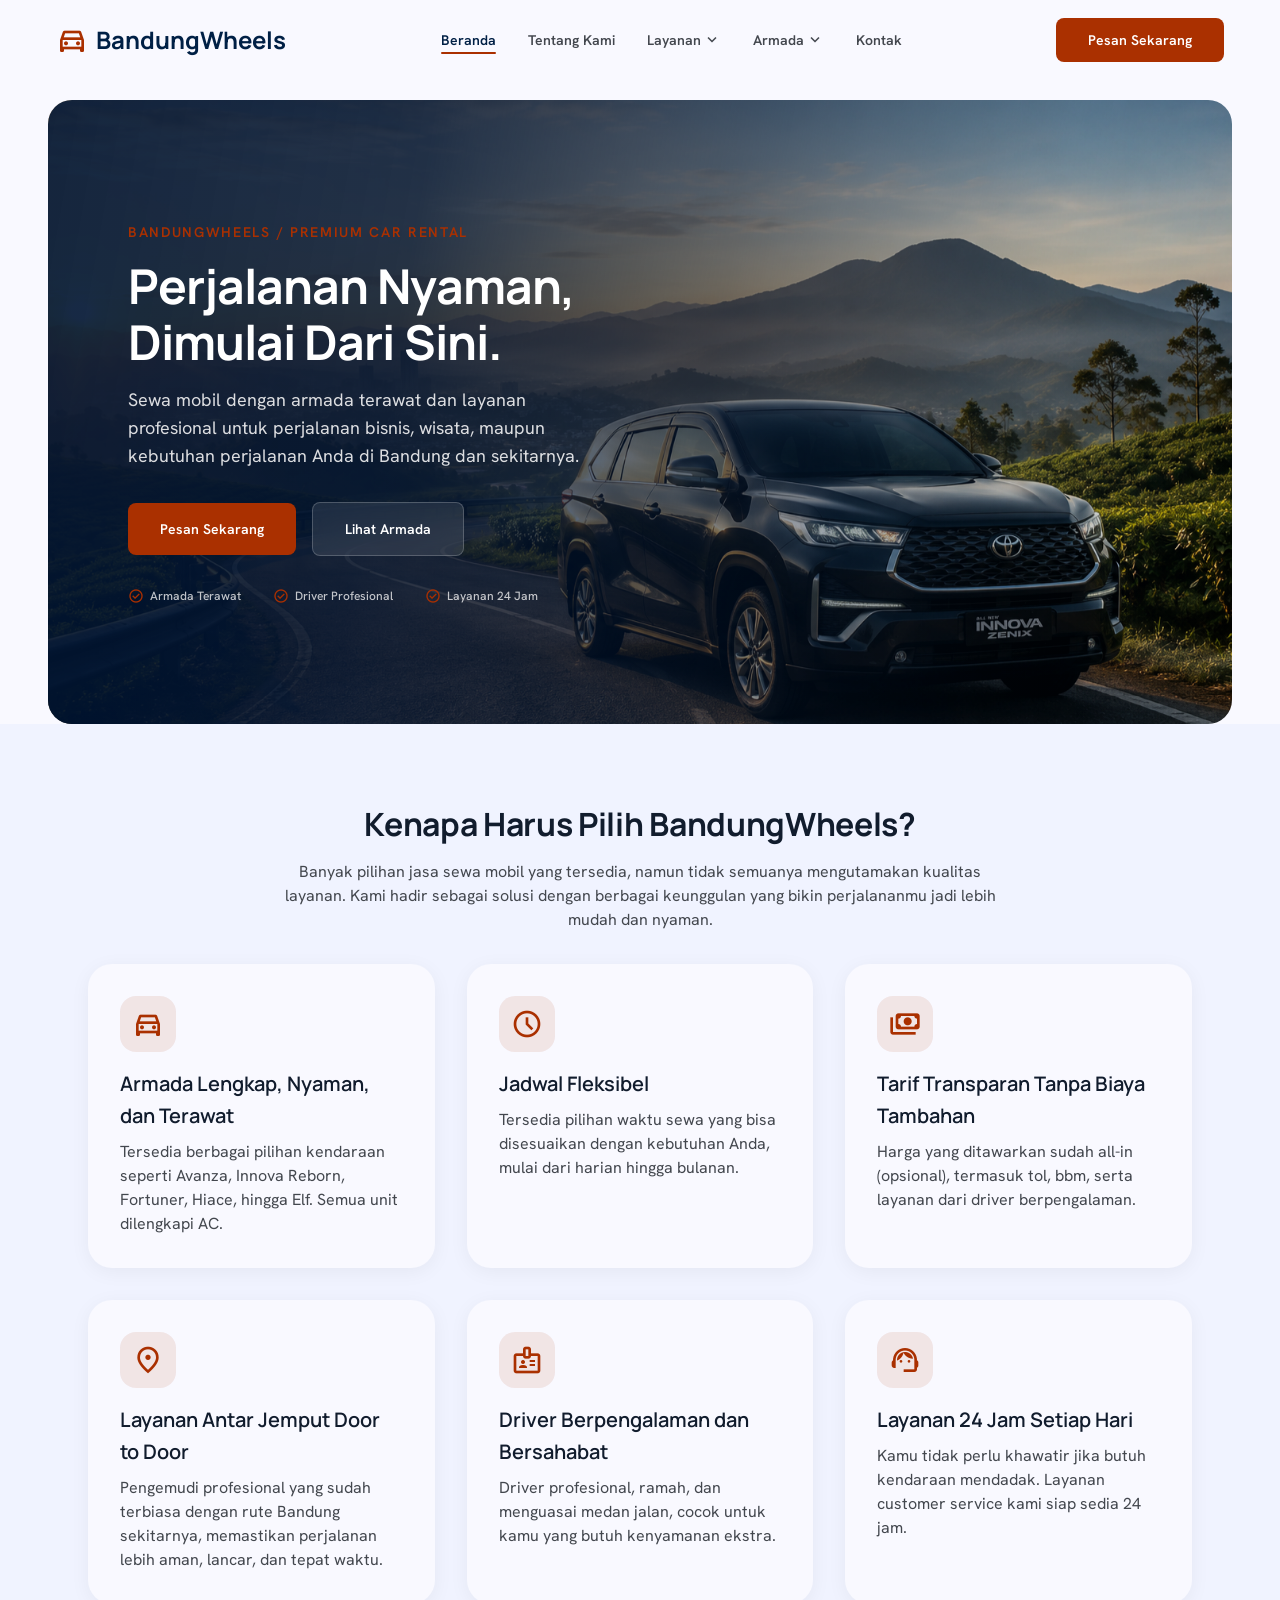
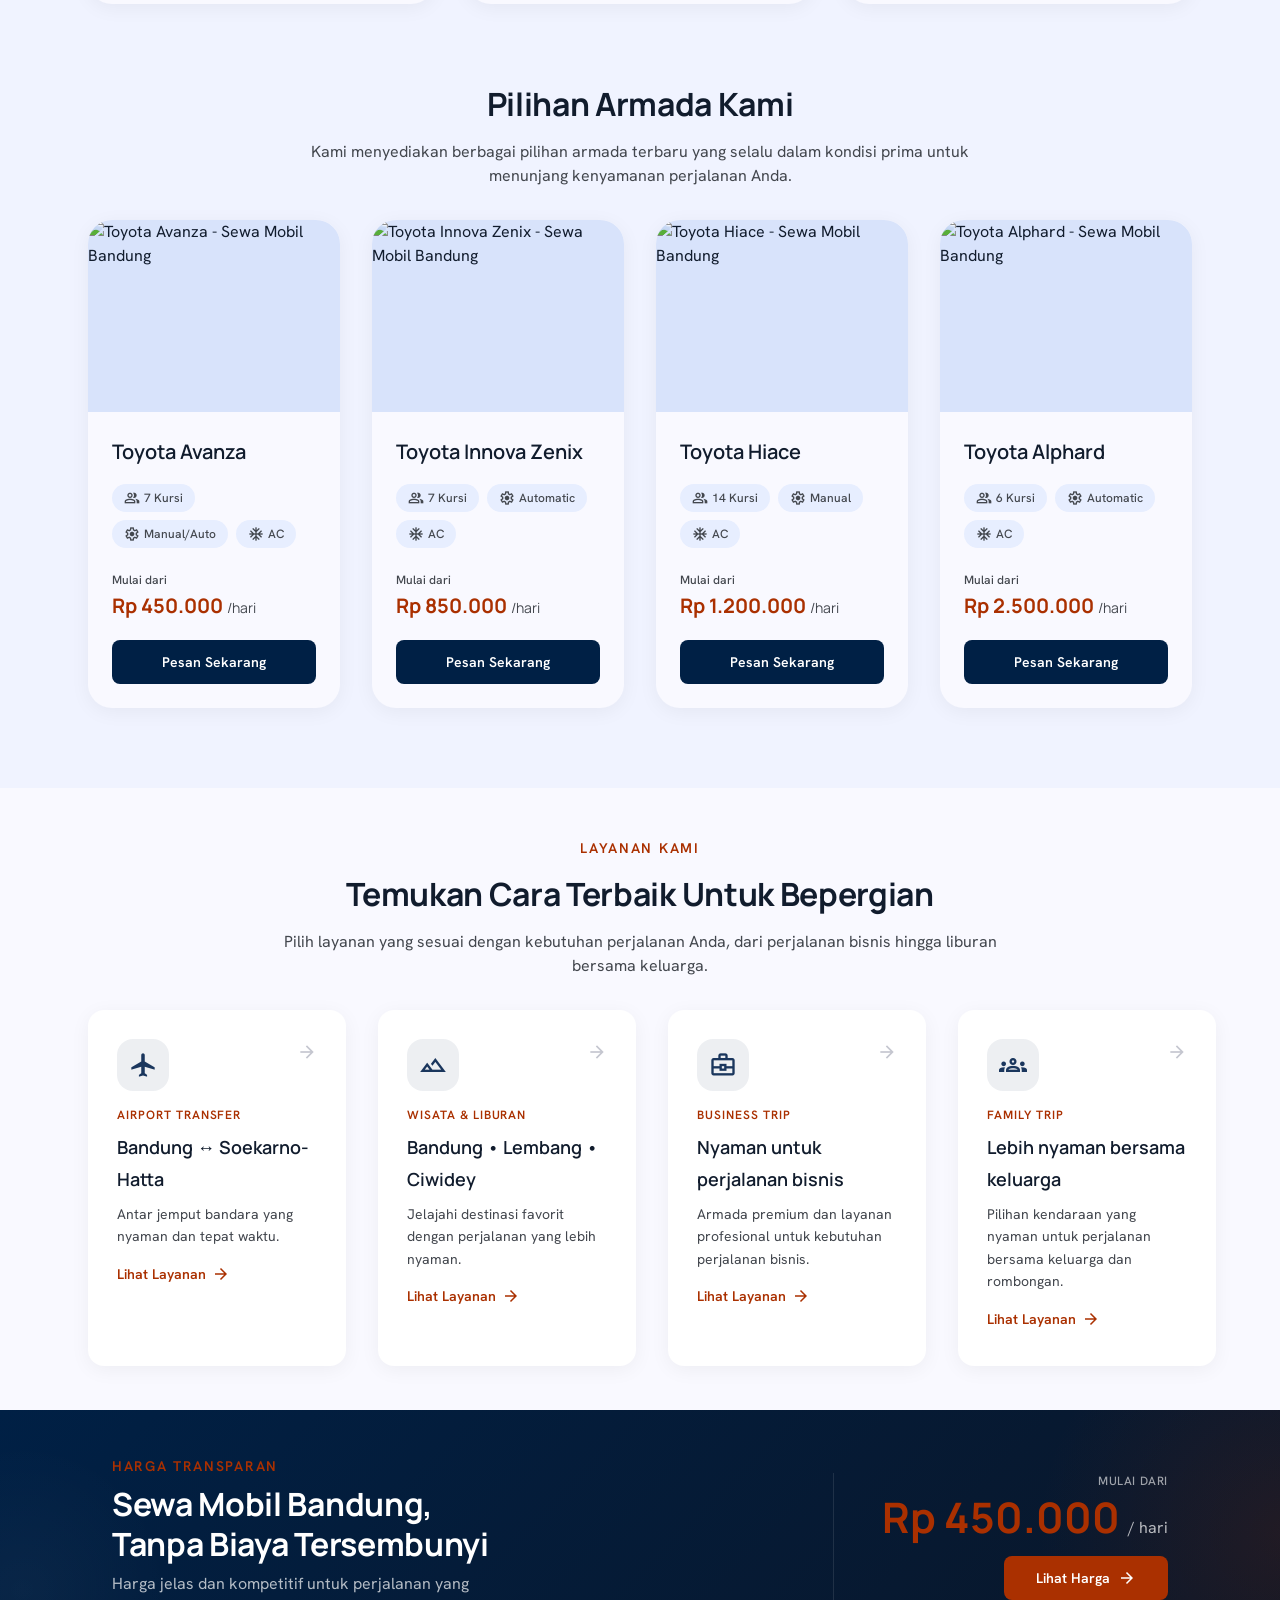
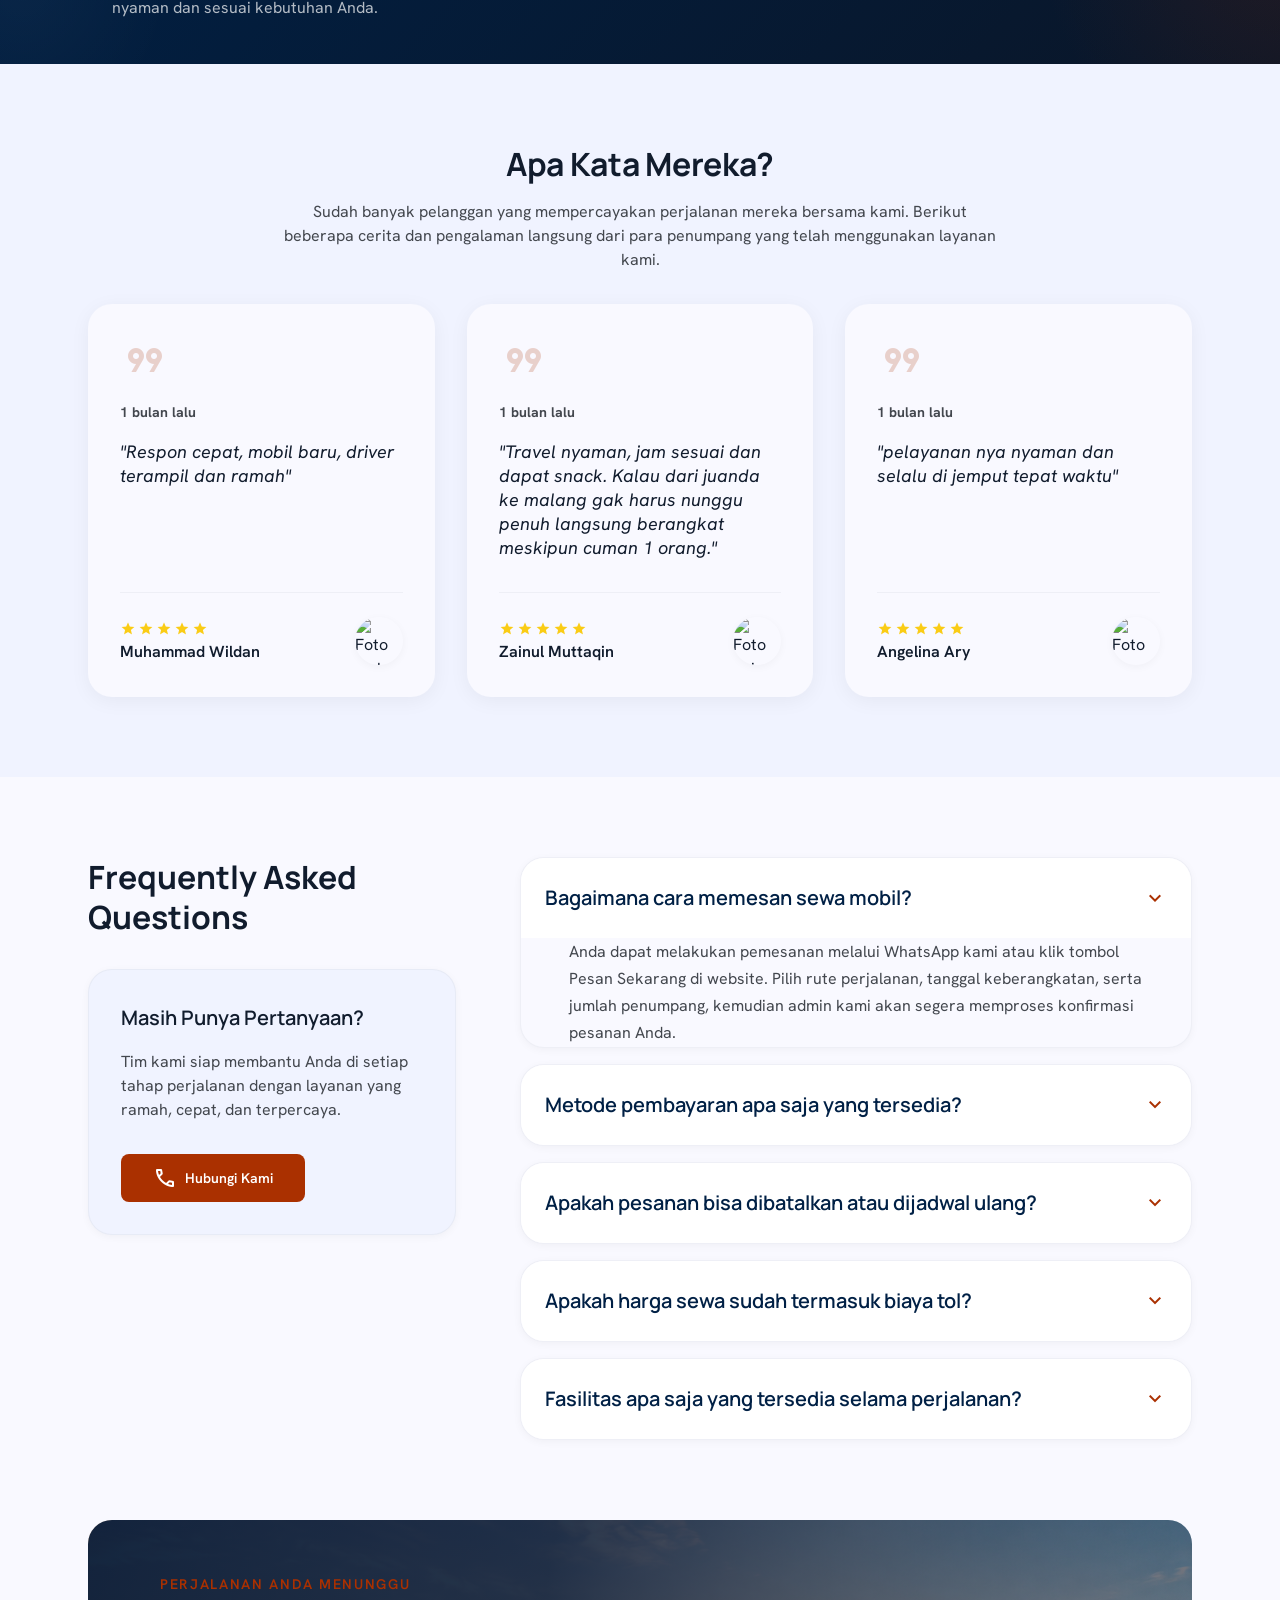
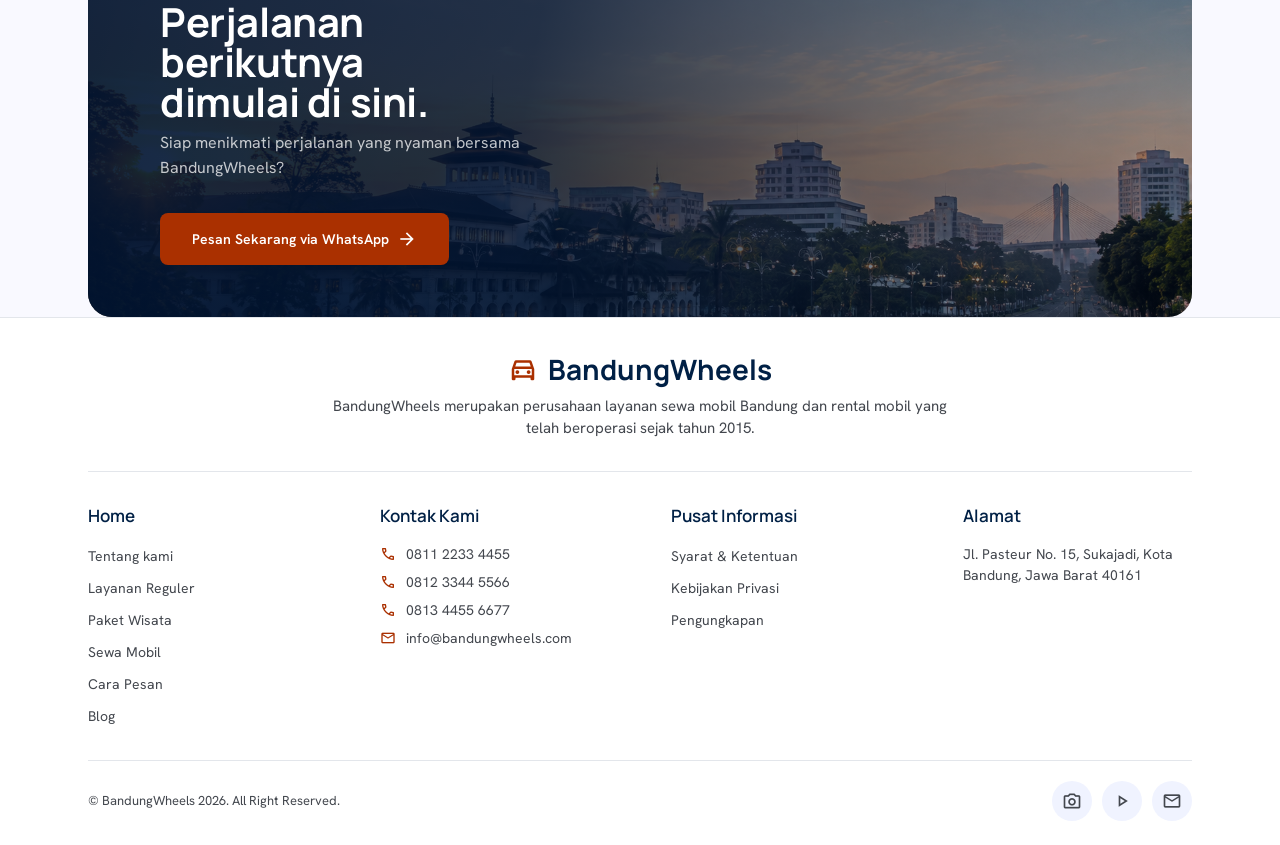
==== index.html @ c1bf7497 "first commit" ====
<!DOCTYPE html>
<html lang="id">
<head>
  <meta charset="UTF-8">
  <meta name="viewport" content="width=device-width, initial-scale=1.0">
  <title>BandungWheels - Sewa Mobil Bandung Terpercaya & Profesional</title>
  <meta name="description" content="BandungWheels - Layanan sewa mobil terbaik di Bandung. Armada lengkap, driver berpengalaman, harga transparan.">

  <link rel="preconnect" href="https://fonts.googleapis.com">
  <link rel="preconnect" href="https://fonts.gstatic.com" crossorigin>
  <link href="https://fonts.googleapis.com/css2?family=Hanken+Grotesk:ital,wght@0,100..900;1,100..900&family=Manrope:wght@200..800&display=swap" rel="stylesheet">
  <link href="https://fonts.googleapis.com/css2?family=Material+Symbols+Outlined:wght,FILL@100..700,0..1&display=swap" rel="stylesheet">

  <link rel="stylesheet" href="css/style.css">
</head>
<body>

  <!-- Header -->
  <header class="navbar" id="navbar">
    <div class="navbar__container">
      <a href="#beranda" class="navbar__logo">
        <span class="material-symbols-outlined navbar__logo-icon">directions_car</span>
        <span class="navbar__logo-text">BandungWheels</span>
      </a>

      <nav class="navbar__nav" id="navbarNav">
        <a href="#beranda" class="navbar__link navbar__link--active" data-nav>Beranda</a>
        <a href="#tentang" class="navbar__link" data-nav>Tentang Kami</a>
        <div class="navbar__dropdown" data-dropdown>
          <button class="navbar__link navbar__dropdown-toggle" data-dropdown-toggle aria-expanded="false">
            Layanan <span class="material-symbols-outlined navbar__chevron">expand_more</span>
          </button>
          <div class="navbar__dropdown-menu">
            <a href="#layanan" class="navbar__dropdown-item">Pilihan Perjalanan</a>
            <a href="#harga" class="navbar__dropdown-item">Paket Wisata</a>
            <a href="#kontak" class="navbar__dropdown-item">Layanan Lainnya</a>
          </div>
        </div>
        <div class="navbar__dropdown" data-dropdown>
          <button class="navbar__link navbar__dropdown-toggle" data-dropdown-toggle aria-expanded="false">
            Armada <span class="material-symbols-outlined navbar__chevron">expand_more</span>
          </button>
          <div class="navbar__dropdown-menu">
            <a href="#armada" class="navbar__dropdown-item">Toyota Avanza</a>
            <a href="#armada" class="navbar__dropdown-item">Toyota Innova Zenix</a>
            <a href="#armada" class="navbar__dropdown-item">Toyota Hiace</a>
            <a href="#armada" class="navbar__dropdown-item">Toyota Alphard</a>
          </div>
        </div>
        <a href="#kontak" class="navbar__link" data-nav>Kontak</a>
      </nav>

      <a href="https://wa.me/6281122334455?text=Halo%20BandungWheels%2C%20saya%20ingin%20menyewa%20mobil." class="navbar__cta" target="_blank" rel="noopener">
        Pesan Sekarang
      </a>

      <button class="navbar__hamburger" id="hamburgerBtn" aria-label="Buka menu navigasi" aria-expanded="false">
        <span class="material-symbols-outlined navbar__hamburger-icon">menu</span>
      </button>
    </div>
  </header>

  <main>

    <!-- Hero -->
    <section class="hero" id="beranda">
      <div class="hero__bg">
        <div class="hero__bg-image" data-hero-bg></div>
        <div class="hero__bg-overlay"></div>
      </div>
      <div class="hero__content">
        <div class="hero__text">
          <span class="hero__eyebrow">BANDUNGWHEELS / PREMIUM CAR RENTAL</span>
          <h1 class="hero__title">
            Perjalanan Nyaman,<br>Dimulai Dari Sini.
          </h1>
          <p class="hero__subtitle">
            Sewa mobil dengan armada terawat dan layanan profesional untuk perjalanan bisnis, wisata, maupun kebutuhan perjalanan Anda di Bandung dan sekitarnya.
          </p>
          <div class="hero__actions">
            <a href="https://wa.me/6281122334455?text=Halo%20BandungWheels%2C%20saya%20ingin%20menyewa%20mobil." class="btn btn--secondary btn--lg" target="_blank" rel="noopener">
              Pesan Sekarang
            </a>
            <a href="#armada" class="btn btn--glass btn--lg">
              Lihat Armada
            </a>
          </div>
          <div class="hero__trust">
            <div class="hero__trust-item">
              <span class="material-symbols-outlined hero__trust-icon">check_circle</span>
              <span>Armada Terawat</span>
            </div>
            <div class="hero__trust-item">
              <span class="material-symbols-outlined hero__trust-icon">check_circle</span>
              <span>Driver Profesional</span>
            </div>
            <div class="hero__trust-item">
              <span class="material-symbols-outlined hero__trust-icon">check_circle</span>
              <span>Layanan 24 Jam</span>
            </div>
          </div>
        </div>
      </div>
    </section>

    <!-- Why Choose Us -->
    <section class="section section--low" id="tentang">
      <div class="container">
        <div class="section__header reveal reveal--fade-up">
          <h2 class="section__title">Kenapa Harus Pilih BandungWheels?</h2>
          <p class="section__subtitle">
            Banyak pilihan jasa sewa mobil yang tersedia, namun tidak semuanya mengutamakan kualitas layanan. Kami hadir sebagai solusi dengan berbagai keunggulan yang bikin perjalananmu jadi lebih mudah dan nyaman.
          </p>
        </div>
        <div class="features-grid">
          <article class="feature-card reveal reveal--fade-up reveal--stagger-1">
            <div class="feature-card__icon">
              <span class="material-symbols-outlined">directions_car</span>
            </div>
            <div class="feature-card__body">
              <h3 class="feature-card__title">Armada Lengkap, Nyaman, dan Terawat</h3>
              <p class="feature-card__desc">Tersedia berbagai pilihan kendaraan seperti Avanza, Innova Reborn, Fortuner, Hiace, hingga Elf. Semua unit dilengkapi AC.</p>
            </div>
          </article>
          <article class="feature-card reveal reveal--fade-up reveal--stagger-2">
            <div class="feature-card__icon">
              <span class="material-symbols-outlined">schedule</span>
            </div>
            <div class="feature-card__body">
              <h3 class="feature-card__title">Jadwal Fleksibel</h3>
              <p class="feature-card__desc">Tersedia pilihan waktu sewa yang bisa disesuaikan dengan kebutuhan Anda, mulai dari harian hingga bulanan.</p>
            </div>
          </article>
          <article class="feature-card reveal reveal--fade-up reveal--stagger-3">
            <div class="feature-card__icon">
              <span class="material-symbols-outlined">payments</span>
            </div>
            <div class="feature-card__body">
              <h3 class="feature-card__title">Tarif Transparan Tanpa Biaya Tambahan</h3>
              <p class="feature-card__desc">Harga yang ditawarkan sudah all-in (opsional), termasuk tol, bbm, serta layanan dari driver berpengalaman.</p>
            </div>
          </article>
          <article class="feature-card reveal reveal--fade-up reveal--stagger-4">
            <div class="feature-card__icon">
              <span class="material-symbols-outlined">location_on</span>
            </div>
            <div class="feature-card__body">
              <h3 class="feature-card__title">Layanan Antar Jemput Door to Door</h3>
              <p class="feature-card__desc">Pengemudi profesional yang sudah terbiasa dengan rute Bandung sekitarnya, memastikan perjalanan lebih aman, lancar, dan tepat waktu.</p>
            </div>
          </article>
          <article class="feature-card reveal reveal--fade-up reveal--stagger-5">
            <div class="feature-card__icon">
              <span class="material-symbols-outlined">badge</span>
            </div>
            <div class="feature-card__body">
              <h3 class="feature-card__title">Driver Berpengalaman dan Bersahabat</h3>
              <p class="feature-card__desc">Driver profesional, ramah, dan menguasai medan jalan, cocok untuk kamu yang butuh kenyamanan ekstra.</p>
            </div>
          </article>
          <article class="feature-card reveal reveal--fade-up reveal--stagger-6">
            <div class="feature-card__icon">
              <span class="material-symbols-outlined">support_agent</span>
            </div>
            <div class="feature-card__body">
              <h3 class="feature-card__title">Layanan 24 Jam Setiap Hari</h3>
              <p class="feature-card__desc">Kamu tidak perlu khawatir jika butuh kendaraan mendadak. Layanan customer service kami siap sedia 24 jam.</p>
            </div>
          </article>
        </div>
      </div>
    </section>

    <!-- Car Fleet -->
    <section class="section section--low section--compact-top" id="armada">
      <div class="container">
        <div class="section__header reveal reveal--fade-up">
          <h2 class="section__title">Pilihan Armada Kami</h2>
          <p class="section__subtitle">
            Kami menyediakan berbagai pilihan armada terbaru yang selalu dalam kondisi prima untuk menunjang kenyamanan perjalanan Anda.
          </p>
        </div>
        <div class="fleet-grid">
          <!-- Car Card 1 -->
          <article class="car-card reveal reveal--fade-up reveal--stagger-1">
            <div class="car-card__image">
              <img src="https://lh3.googleusercontent.com/aida-public/[base64]" alt="Toyota Avanza - Sewa Mobil Bandung" loading="lazy">
            </div>
            <div class="car-card__body">
              <h3 class="car-card__name">Toyota Avanza</h3>
              <div class="car-card__specs">
                <span class="chip">
                  <span class="material-symbols-outlined chip__icon">group</span> 7 Kursi
                </span>
                <span class="chip">
                  <span class="material-symbols-outlined chip__icon">settings</span> Manual/Auto
                </span>
                <span class="chip">
                  <span class="material-symbols-outlined chip__icon">ac_unit</span> AC
                </span>
              </div>
              <div class="car-card__footer">
                <div class="car-card__price">
                  <span class="car-card__price-label">Mulai dari</span>
                  <span class="car-card__price-value">Rp 450.000 <span class="car-card__price-unit">/hari</span></span>
                </div>
                <button class="btn btn--primary btn--full" data-car="Toyota Avanza" data-whatsapp>
                  Pesan Sekarang
                </button>
              </div>
            </div>
          </article>
          <!-- Car Card 2 -->
          <article class="car-card reveal reveal--fade-up reveal--stagger-2">
            <div class="car-card__image">
              <img src="https://lh3.googleusercontent.com/aida-public/[base64]" alt="Toyota Innova Zenix - Sewa Mobil Bandung" loading="lazy">
            </div>
            <div class="car-card__body">
              <h3 class="car-card__name">Toyota Innova Zenix</h3>
              <div class="car-card__specs">
                <span class="chip">
                  <span class="material-symbols-outlined chip__icon">group</span> 7 Kursi
                </span>
                <span class="chip">
                  <span class="material-symbols-outlined chip__icon">settings</span> Automatic
                </span>
                <span class="chip">
                  <span class="material-symbols-outlined chip__icon">ac_unit</span> AC
                </span>
              </div>
              <div class="car-card__footer">
                <div class="car-card__price">
                  <span class="car-card__price-label">Mulai dari</span>
                  <span class="car-card__price-value">Rp 850.000 <span class="car-card__price-unit">/hari</span></span>
                </div>
                <button class="btn btn--primary btn--full" data-car="Toyota Innova Zenix" data-whatsapp>
                  Pesan Sekarang
                </button>
              </div>
            </div>
          </article>
          <!-- Car Card 3 -->
          <article class="car-card reveal reveal--fade-up reveal--stagger-3">
            <div class="car-card__image">
              <img src="https://lh3.googleusercontent.com/aida-public/[base64]" alt="Toyota Hiace - Sewa Mobil Bandung" loading="lazy">
            </div>
            <div class="car-card__body">
              <h3 class="car-card__name">Toyota Hiace</h3>
              <div class="car-card__specs">
                <span class="chip">
                  <span class="material-symbols-outlined chip__icon">group</span> 14 Kursi
                </span>
                <span class="chip">
                  <span class="material-symbols-outlined chip__icon">settings</span> Manual
                </span>
                <span class="chip">
                  <span class="material-symbols-outlined chip__icon">ac_unit</span> AC
                </span>
              </div>
              <div class="car-card__footer">
                <div class="car-card__price">
                  <span class="car-card__price-label">Mulai dari</span>
                  <span class="car-card__price-value">Rp 1.200.000 <span class="car-card__price-unit">/hari</span></span>
                </div>
                <button class="btn btn--primary btn--full" data-car="Toyota Hiace" data-whatsapp>
                  Pesan Sekarang
                </button>
              </div>
            </div>
          </article>
          <!-- Car Card 4 -->
          <article class="car-card reveal reveal--fade-up reveal--stagger-4">
            <div class="car-card__image">
              <img src="https://lh3.googleusercontent.com/aida-public/[base64]" alt="Toyota Alphard - Sewa Mobil Bandung" loading="lazy">
            </div>
            <div class="car-card__body">
              <h3 class="car-card__name">Toyota Alphard</h3>
              <div class="car-card__specs">
                <span class="chip">
                  <span class="material-symbols-outlined chip__icon">group</span> 6 Kursi
                </span>
                <span class="chip">
                  <span class="material-symbols-outlined chip__icon">settings</span> Automatic
                </span>
                <span class="chip">
                  <span class="material-symbols-outlined chip__icon">ac_unit</span> AC
                </span>
              </div>
              <div class="car-card__footer">
                <div class="car-card__price">
                  <span class="car-card__price-label">Mulai dari</span>
                  <span class="car-card__price-value">Rp 2.500.000 <span class="car-card__price-unit">/hari</span></span>
                </div>
                <button class="btn btn--primary btn--full" data-car="Toyota Alphard" data-whatsapp>
                  Pesan Sekarang
                </button>
              </div>
            </div>
          </article>
        </div>
      </div>
    </section>

        <!-- Pilihan Perjalanan -->
    <section class="section section--compact" id="layanan">
      <div class="container">
        <div class="section__header reveal reveal--fade-up">
          <span class="section__eyebrow">LAYANAN KAMI</span>
          <h2 class="section__title">Temukan Cara Terbaik Untuk Bepergian</h2>
          <p class="section__subtitle">
            Pilih layanan yang sesuai dengan kebutuhan perjalanan Anda, dari perjalanan bisnis hingga liburan bersama keluarga.
          </p>
        </div>
        <div class="service-cards">

          <!-- Airport Transfer -->
          <article class="service-card reveal reveal--fade-up reveal--stagger-1" data-service="airport">
            <div class="service-card__header">
              <div class="service-card__icon">
                <span class="material-symbols-outlined">flight</span>
              </div>
              <span class="service-card__arrow">
                <span class="material-symbols-outlined">arrow_forward</span>
              </span>
            </div>
            <span class="service-card__category">AIRPORT TRANSFER</span>
            <h3 class="service-card__title">Bandung ↔ Soekarno-Hatta</h3>
            <p class="service-card__desc">Antar jemput bandara yang nyaman dan tepat waktu.</p>
            <span class="service-card__cta">Lihat Layanan <span class="material-symbols-outlined service-card__cta-arrow">arrow_forward</span></span>
            <div class="service-card__detail">
              <p class="service-card__detail-desc">Antar jemput bandara Soekarno-Hatta dan Halim Perdanakusuma dengan armada yang nyaman dan driver berpengalaman.</p>
              <ul class="service-card__detail-list">
                <li><span class="material-symbols-outlined">check_circle</span> Armada sesuai kebutuhan perjalanan</li>
                <li><span class="material-symbols-outlined">check_circle</span> Driver profesional</li>
                <li><span class="material-symbols-outlined">check_circle</span> Jadwal fleksibel</li>
              </ul>
              <a href="#" class="btn btn--secondary btn--full service-card__wa" target="_blank" rel="noopener">
                <span class="material-symbols-outlined">chat</span> Pesan Sekarang
              </a>
            </div>
          </article>

          <!-- Wisata & Liburan -->
          <article class="service-card reveal reveal--fade-up reveal--stagger-2" data-service="wisata">
            <div class="service-card__header">
              <div class="service-card__icon">
                <span class="material-symbols-outlined">landscape</span>
              </div>
              <span class="service-card__arrow">
                <span class="material-symbols-outlined">arrow_forward</span>
              </span>
            </div>
            <span class="service-card__category">WISATA & LIBURAN</span>
            <h3 class="service-card__title">Bandung • Lembang • Ciwidey</h3>
            <p class="service-card__desc">Jelajahi destinasi favorit dengan perjalanan yang lebih nyaman.</p>
            <span class="service-card__cta">Lihat Layanan <span class="material-symbols-outlined service-card__cta-arrow">arrow_forward</span></span>
            <div class="service-card__detail">
              <p class="service-card__detail-desc">Jelajahi Bandung, Lembang, Ciwidey, dan berbagai destinasi favorit dengan armada yang nyaman.</p>
              <ul class="service-card__detail-list">
                <li><span class="material-symbols-outlined">check_circle</span> Armada sesuai kebutuhan perjalanan</li>
                <li><span class="material-symbols-outlined">check_circle</span> Driver profesional</li>
                <li><span class="material-symbols-outlined">check_circle</span> Jadwal fleksibel</li>
              </ul>
              <a href="#" class="btn btn--secondary btn--full service-card__wa" target="_blank" rel="noopener">
                <span class="material-symbols-outlined">chat</span> Pesan Sekarang
              </a>
            </div>
          </article>

          <!-- Business Trip -->
          <article class="service-card reveal reveal--fade-up reveal--stagger-3" data-service="business">
            <div class="service-card__header">
              <div class="service-card__icon">
                <span class="material-symbols-outlined">business_center</span>
              </div>
              <span class="service-card__arrow">
                <span class="material-symbols-outlined">arrow_forward</span>
              </span>
            </div>
            <span class="service-card__category">BUSINESS TRIP</span>
            <h3 class="service-card__title">Nyaman untuk perjalanan bisnis</h3>
            <p class="service-card__desc">Armada premium dan layanan profesional untuk kebutuhan perjalanan bisnis.</p>
            <span class="service-card__cta">Lihat Layanan <span class="material-symbols-outlined service-card__cta-arrow">arrow_forward</span></span>
            <div class="service-card__detail">
              <p class="service-card__detail-desc">Layanan perjalanan bisnis dengan armada premium dan driver berpengalaman untuk mendukung produktivitas Anda.</p>
              <ul class="service-card__detail-list">
                <li><span class="material-symbols-outlined">check_circle</span> Armada premium</li>
                <li><span class="material-symbols-outlined">check_circle</span> Driver berpengalaman</li>
                <li><span class="material-symbols-outlined">check_circle</span> Punctual service</li>
              </ul>
              <a href="#" class="btn btn--secondary btn--full service-card__wa" target="_blank" rel="noopener">
                <span class="material-symbols-outlined">chat</span> Pesan Sekarang
              </a>
            </div>
          </article>

          <!-- Family Trip -->
          <article class="service-card reveal reveal--fade-up reveal--stagger-4" data-service="family">
            <div class="service-card__header">
              <div class="service-card__icon">
                <span class="material-symbols-outlined">groups</span>
              </div>
              <span class="service-card__arrow">
                <span class="material-symbols-outlined">arrow_forward</span>
              </span>
            </div>
            <span class="service-card__category">FAMILY TRIP</span>
            <h3 class="service-card__title">Lebih nyaman bersama keluarga</h3>
            <p class="service-card__desc">Pilihan kendaraan yang nyaman untuk perjalanan bersama keluarga dan rombongan.</p>
            <span class="service-card__cta">Lihat Layanan <span class="material-symbols-outlined service-card__cta-arrow">arrow_forward</span></span>
            <div class="service-card__detail">
              <p class="service-card__detail-desc">Perjalanan keluarga yang nyaman dan aman dengan pilihan kendaraan luas untuk rombongan.</p>
              <ul class="service-card__detail-list">
                <li><span class="material-symbols-outlined">check_circle</span> Kapasitas besar</li>
                <li><span class="material-symbols-outlined">check_circle</span> Kenyamanan ekstra</li>
                <li><span class="material-symbols-outlined">check_circle</span> Harga terjangkau</li>
              </ul>
              <a href="#" class="btn btn--secondary btn--full service-card__wa" target="_blank" rel="noopener">
                <span class="material-symbols-outlined">chat</span> Pesan Sekarang
              </a>
            </div>
          </article>

        </div>
      </div>
    </section>

    <!-- Pricing Banner -->
    <section class="pricing-banner" id="harga">
      <div class="pricing-banner__bg"></div>
      <div class="pricing-banner__content">
        <div class="pricing-banner__left">
          <span class="pricing-banner__eyebrow reveal reveal--fade-up">HARGA TRANSPARAN</span>
          <h2 class="pricing-banner__title reveal reveal--fade-up reveal--delay-1">Sewa Mobil Bandung,<br>Tanpa Biaya Tersembunyi</h2>
          <p class="pricing-banner__subtitle reveal reveal--fade-up reveal--delay-2">Harga jelas dan kompetitif untuk perjalanan yang nyaman dan sesuai kebutuhan Anda.</p>
        </div>
        <div class="pricing-banner__right reveal reveal--fade-up reveal--delay-3">
          <span class="pricing-banner__price-label">Mulai dari</span>
          <div class="pricing-banner__price">
            <span class="pricing-banner__price-value">Rp 450.000</span>
            <span class="pricing-banner__price-unit">/ hari</span>
          </div>
          <a href="#harga" class="btn btn--secondary pricing-banner__cta">
            Lihat Harga <span class="material-symbols-outlined">arrow_forward</span>
          </a>
        </div>
      </div>
    </section>

    <!-- Testimonials -->
    <section class="section section--low" id="testimoni">
      <div class="container">
        <div class="section__header reveal reveal--fade-up">
          <h2 class="section__title">Apa Kata Mereka?</h2>
          <p class="section__subtitle">
            Sudah banyak pelanggan yang mempercayakan perjalanan mereka bersama kami. Berikut beberapa cerita dan pengalaman langsung dari para penumpang yang telah menggunakan layanan kami.
          </p>
        </div>
        <div class="testimonials-grid">
          <article class="testimonial-card reveal reveal--fade-up reveal--stagger-1">
            <span class="material-symbols-outlined testimonial-card__quote">format_quote</span>
            <p class="testimonial-card__date">1 bulan lalu</p>
            <p class="testimonial-card__text">"Respon cepat, mobil baru, driver terampil dan ramah"</p>
            <div class="testimonial-card__footer">
              <div class="testimonial-card__author">
                <div class="testimonial-card__stars" data-rating="5"></div>
                <span class="testimonial-card__name">Muhammad Wildan</span>
              </div>
              <img src="https://lh3.googleusercontent.com/aida-public/[base64]" alt="Foto Muhammad Wildan" class="testimonial-card__avatar" loading="lazy">
            </div>
          </article>
          <article class="testimonial-card reveal reveal--fade-up reveal--stagger-2">
            <span class="material-symbols-outlined testimonial-card__quote">format_quote</span>
            <p class="testimonial-card__date">1 bulan lalu</p>
            <p class="testimonial-card__text">"Travel nyaman, jam sesuai dan dapat snack. Kalau dari juanda ke malang gak harus nunggu penuh langsung berangkat meskipun cuman 1 orang."</p>
            <div class="testimonial-card__footer">
              <div class="testimonial-card__author">
                <div class="testimonial-card__stars" data-rating="5"></div>
                <span class="testimonial-card__name">Zainul Muttaqin</span>
              </div>
              <img src="https://lh3.googleusercontent.com/aida-public/[base64]" alt="Foto Zainul Muttaqin" class="testimonial-card__avatar" loading="lazy">
            </div>
          </article>
          <article class="testimonial-card reveal reveal--fade-up reveal--stagger-3">
            <span class="material-symbols-outlined testimonial-card__quote">format_quote</span>
            <p class="testimonial-card__date">1 bulan lalu</p>
            <p class="testimonial-card__text">"pelayanan nya nyaman dan selalu di jemput tepat waktu"</p>
            <div class="testimonial-card__footer">
              <div class="testimonial-card__author">
                <div class="testimonial-card__stars" data-rating="5"></div>
                <span class="testimonial-card__name">Angelina Ary</span>
              </div>
              <img src="https://lh3.googleusercontent.com/aida-public/[base64]" alt="Foto Angelina Ary" class="testimonial-card__avatar" loading="lazy">
            </div>
          </article>
        </div>
      </div>
    </section>

    <!-- FAQ -->
    <section class="section" id="faq">
      <div class="container">
        <div class="faq-layout">
          <div class="faq-sidebar reveal reveal--fade-up">
            <h2 class="faq-sidebar__title">Frequently Asked Questions</h2>
            <div class="faq-sidebar__card">
              <h3 class="faq-sidebar__card-title">Masih Punya Pertanyaan?</h3>
              <p class="faq-sidebar__card-desc">Tim kami siap membantu Anda di setiap tahap perjalanan dengan layanan yang ramah, cepat, dan terpercaya.</p>
              <a href="https://wa.me/6281122334455?text=Halo%20BandungWheels%2C%20saya%20memiliki%20pertanyaan." class="btn btn--secondary faq-sidebar__btn" target="_blank" rel="noopener">
                <span class="material-symbols-outlined">call</span> Hubungi Kami
              </a>
            </div>
          </div>
          <div class="faq-list reveal reveal--fade-up reveal--delay-1">
            <div class="accordion accordion--faq" data-accordion data-accordion-group="faq" data-accordion-default="true">
              <button class="accordion__trigger" aria-expanded="true" data-accordion-trigger>
                <span>Bagaimana cara memesan sewa mobil?</span>
                <span class="material-symbols-outlined accordion__icon">expand_less</span>
              </button>
              <div class="accordion__content" data-accordion-content>
                <p class="accordion__text">
                  Anda dapat melakukan pemesanan melalui WhatsApp kami atau klik tombol Pesan Sekarang di website. Pilih rute perjalanan, tanggal keberangkatan, serta jumlah penumpang, kemudian admin kami akan segera memproses konfirmasi pesanan Anda.
                </p>
              </div>
            </div>
            <div class="accordion accordion--faq" data-accordion data-accordion-group="faq">
              <button class="accordion__trigger" aria-expanded="false" data-accordion-trigger>
                <span>Metode pembayaran apa saja yang tersedia?</span>
                <span class="material-symbols-outlined accordion__icon">expand_more</span>
              </button>
              <div class="accordion__content" data-accordion-content>
                <p class="accordion__text">
                  Kami menerima berbagai metode pembayaran termasuk transfer bank (BCA, Mandiri, BRI, BNI), e-wallet (GoPay, OVO, Dana), serta pembayaran tunai secara langsung kepada driver.
                </p>
              </div>
            </div>
            <div class="accordion accordion--faq" data-accordion data-accordion-group="faq">
              <button class="accordion__trigger" aria-expanded="false" data-accordion-trigger>
                <span>Apakah pesanan bisa dibatalkan atau dijadwal ulang?</span>
                <span class="material-symbols-outlined accordion__icon">expand_more</span>
              </button>
              <div class="accordion__content" data-accordion-content>
                <p class="accordion__text">
                  Ya, pesanan dapat dibatalkan atau dijadwalkan ulang selambat-lambatnya 12 jam sebelum waktu keberangkatan tanpa dikenakan biaya pembatalan.
                </p>
              </div>
            </div>
            <div class="accordion accordion--faq" data-accordion data-accordion-group="faq">
              <button class="accordion__trigger" aria-expanded="false" data-accordion-trigger>
                <span>Apakah harga sewa sudah termasuk biaya tol?</span>
                <span class="material-symbols-outlined accordion__icon">expand_more</span>
              </button>
              <div class="accordion__content" data-accordion-content>
                <p class="accordion__text">
                  Harga sewa standar belum termasuk biaya tol dan parkir. Namun kami menyediakan opsi paket all-in yang sudah termasuk tol, bahan bakar, serta biaya driver.
                </p>
              </div>
            </div>
            <div class="accordion accordion--faq" data-accordion data-accordion-group="faq">
              <button class="accordion__trigger" aria-expanded="false" data-accordion-trigger>
                <span>Fasilitas apa saja yang tersedia selama perjalanan?</span>
                <span class="material-symbols-outlined accordion__icon">expand_more</span>
              </button>
              <div class="accordion__content" data-accordion-content>
                <p class="accordion__text">
                  Setiap kendaraan kami dilengkapi dengan AC, audio system, kursi yang nyaman, serta air mineral. Tersedia juga fasilitas tambahan seperti Wi-Fi port dan charger HP sesuai jenis kendaraan.
                </p>
              </div>
            </div>
          </div>
        </div>
      </div>
    </section>

    <!-- Final CTA -->
    <section class="section section--cta" id="kontak">
      <div class="container">
        <div class="final-cta reveal reveal--fade-up">
          <div class="final-cta__bg"></div>
          <div class="final-cta__content">
            <span class="final-cta__eyebrow reveal reveal--fade-up">PERJALANAN ANDA MENUNGGU</span>
            <h2 class="final-cta__title reveal reveal--fade-up reveal--delay-1">Perjalanan berikutnya<br>dimulai di sini.</h2>
            <p class="final-cta__desc reveal reveal--fade-up reveal--delay-2">Siap menikmati perjalanan yang nyaman bersama BandungWheels?</p>
            <a href="https://wa.me/6281122334455?text=Hallo%20BandungWheels%2C%20saya%20ingin%20melakukan%20pemesanan%20sewa%20mobil.%20Mohon%20informasi%20mengenai%20armada%20dan%20ketersediaannya." class="btn btn--secondary btn--lg final-cta__btn reveal reveal--fade-up reveal--delay-3" target="_blank" rel="noopener">
              Pesan Sekarang via WhatsApp <span class="material-symbols-outlined">arrow_forward</span>
            </a>
          </div>
        </div>
      </div>
    </section>

  </main>

  <!-- Footer -->
  <footer class="footer">
    <div class="container">
      <!-- Brand -->
      <div class="footer__brand-section">
        <div class="footer__logo">
          <span class="material-symbols-outlined footer__logo-icon">directions_car</span>
          <span class="footer__logo-text">BandungWheels</span>
        </div>
        <p class="footer__brand-desc">
          BandungWheels merupakan perusahaan layanan sewa mobil Bandung dan rental mobil yang telah beroperasi sejak tahun 2015.
        </p>
      </div>

      <!-- Information Grid -->
      <div class="footer__grid">
        <div class="footer__col">
          <h4 class="footer__col-title">Home</h4>
          <ul class="footer__col-links">
            <li><a href="#tentang" class="footer__col-link">Tentang kami</a></li>
            <li><a href="#layanan" class="footer__col-link">Layanan Reguler</a></li>
            <li><a href="#layanan" class="footer__col-link">Paket Wisata</a></li>
            <li><a href="#armada" class="footer__col-link">Sewa Mobil</a></li>
            <li><a href="#faq" class="footer__col-link">Cara Pesan</a></li>
            <li><a href="#beranda" class="footer__col-link">Blog</a></li>
          </ul>
        </div>
        <div class="footer__col">
          <h4 class="footer__col-title">Kontak Kami</h4>
          <ul class="footer__col-links">
            <li class="footer__col-contact">
              <span class="material-symbols-outlined footer__col-icon">call</span>
              0811 2233 4455
            </li>
            <li class="footer__col-contact">
              <span class="material-symbols-outlined footer__col-icon">call</span>
              0812 3344 5566
            </li>
            <li class="footer__col-contact">
              <span class="material-symbols-outlined footer__col-icon">call</span>
              0813 4455 6677
            </li>
            <li class="footer__col-contact">
              <span class="material-symbols-outlined footer__col-icon">mail</span>
              info@bandungwheels.com
            </li>
          </ul>
        </div>
        <div class="footer__col">
          <h4 class="footer__col-title">Pusat Informasi</h4>
          <ul class="footer__col-links">
            <li><a href="#" class="footer__col-link">Syarat &amp; Ketentuan</a></li>
            <li><a href="#" class="footer__col-link">Kebijakan Privasi</a></li>
            <li><a href="#" class="footer__col-link">Pengungkapan</a></li>
          </ul>
        </div>
        <div class="footer__col">
          <h4 class="footer__col-title">Alamat</h4>
          <p class="footer__col-address">
            Jl. Pasteur No. 15, Sukajadi, Kota Bandung, Jawa Barat 40161
          </p>
        </div>
      </div>

      <!-- Bottom Bar -->
      <div class="footer__bottom">
        <p class="footer__copyright">&copy; BandungWheels <span id="footerYear"></span>. All Right Reserved.</p>
        <div class="footer__social">
          <a href="https://instagram.com/bandungwheels" class="footer__social-btn" aria-label="Instagram" target="_blank" rel="noopener">
            <span class="material-symbols-outlined">photo_camera</span>
          </a>
          <a href="https://tiktok.com/@bandungwheels" class="footer__social-btn" aria-label="TikTok" target="_blank" rel="noopener">
            <span class="material-symbols-outlined">play_arrow</span>
          </a>
          <a href="mailto:info@bandungwheels.com" class="footer__social-btn" aria-label="Email" target="_blank" rel="noopener">
            <span class="material-symbols-outlined">mail</span>
          </a>
        </div>
      </div>
    </div>
  </footer>

  <script src="js/script.js"></script>
</body>
</html>
---- css/style.css ----
/* ============================================================
   BandungWheels - Design System & Styles
   Based on DESIGN.md - Corporate Modern / Executive
   ============================================================ */

/* ------------------------------------------------------------
   1. CSS CUSTOM PROPERTIES
   ------------------------------------------------------------ */
:root {
  /* Colors */
  --color-primary: #002045;
  --color-primary-container: #1a365d;
  --color-on-primary: #ffffff;
  --color-on-primary-container: #86a0cd;
  --color-inverse-primary: #adc7f7;

  --color-secondary: #aa3000;
  --color-secondary-container: #d43f00;
  --color-on-secondary: #ffffff;
  --color-on-secondary-container: #fffbff;

  --color-surface: #f9f9ff;
  --color-surface-dim: #cfdaf2;
  --color-surface-bright: #f9f9ff;
  --color-surface-container-lowest: #ffffff;
  --color-surface-container-low: #f0f3ff;
  --color-surface-container: #e7eeff;
  --color-surface-container-high: #dee8ff;
  --color-surface-container-highest: #d8e3fb;
  --color-on-surface: #111c2d;
  --color-on-surface-variant: #43474e;
  --color-secondary-fixed-dim: #ffb59e;

  --color-outline: #74777f;
  --color-outline-variant: #c4c6cf;

  --color-background: #f9f9ff;
  --color-on-background: #111c2d;

  /* Typography */
  --font-headline: 'Manrope', sans-serif;
  --font-body: 'Hanken Grotesk', sans-serif;

  --text-headline-xl: 700 48px/56px var(--font-headline);
  --text-headline-lg: 700 32px/40px var(--font-headline);
  --text-headline-md: 600 24px/32px var(--font-headline);
  --text-body-lg: 400 18px/28px var(--font-body);
  --text-body-md: 400 16px/24px var(--font-body);
  --text-label-bold: 600 14px/20px var(--font-body);
  --text-label-sm: 500 12px/16px var(--font-body);

  --text-headline-xl-mobile: 700 28px/36px var(--font-headline);

  /* Spacing */
  --container-max: 1200px;
  --gutter: 24px;
  --margin-mobile: 16px;
  --margin-desktop: 48px;
  --section-padding: 80px;
  --stack-sm: 8px;
  --stack-md: 16px;
  --stack-lg: 32px;

  /* Border Radius */
  --radius-sm: 0.25rem;
  --radius: 0.5rem;
  --radius-md: 0.75rem;
  --radius-lg: 1rem;
  --radius-xl: 1.5rem;
  --radius-full: 9999px;

  /* Shadows */
  --shadow-sm: 0 2px 8px rgba(0, 0, 0, 0.04);
  --shadow: 0 4px 20px rgba(0, 0, 0, 0.05);
  --shadow-md: 0 6px 24px rgba(0, 0, 0, 0.07);
  --shadow-lg: 0 10px 30px rgba(0, 0, 0, 0.08);
  --shadow-xl: 0 16px 48px rgba(0, 0, 0, 0.10);

  /* Transitions */
  --transition-fast: 150ms ease;
  --transition: 250ms ease;
  --transition-slow: 400ms ease;

  /* Z-index */
  --z-dropdown: 100;
  --z-navbar: 500;
  --z-overlay: 600;
}

/* ------------------------------------------------------------
   2. RESET & BASE
   ------------------------------------------------------------ */
*,
*::before,
*::after {
  margin: 0;
  padding: 0;
  box-sizing: border-box;
}

html {
  scroll-behavior: smooth;
  -webkit-text-size-adjust: 100%;
}

body {
  font: var(--text-body-md);
  color: var(--color-on-background);
  background-color: var(--color-background);
  -webkit-font-smoothing: antialiased;
  -moz-osx-font-smoothing: grayscale;
  overflow-x: hidden;
}

img {
  max-width: 100%;
  height: auto;
  display: block;
}

a {
  text-decoration: none;
  color: inherit;
}

ul, ol {
  list-style: none;
}

button {
  font: inherit;
  border: none;
  background: none;
  cursor: pointer;
  color: inherit;
}

input, textarea {
  font: inherit;
  border: none;
  outline: none;
}

/* Material Symbols baseline */
.material-symbols-outlined {
  font-variation-settings: 'FILL' 0, 'wght' 400, 'GRAD' 0, 'opsz' 24;
  vertical-align: middle;
}

/* ------------------------------------------------------------
   3. LAYOUT
   ------------------------------------------------------------ */
.container {
  width: 100%;
  max-width: var(--container-max);
  margin: 0 auto;
  padding: 0 var(--margin-mobile);
}

.section {
  padding: var(--section-padding) 0;
}

.section--low {
  background-color: var(--color-surface-container-low);
}

.section--compact {
  padding-top: 48px;
  padding-bottom: 20px;
}

.section--compact-top {
  padding-top: 0;
}

.section--cta {
  padding-top: 0;
  padding-bottom: 0;
}

.section__header {
  text-align: center;
  max-width: 720px;
  margin: 0 auto var(--stack-lg) auto;
}

.section--compact .section__header {
  margin-bottom: 32px;
}

.section__title {
  font: var(--text-headline-lg);
  color: var(--color-on-background);
  margin-bottom: var(--stack-md);
  letter-spacing: -0.01em;
}

.section__subtitle {
  font: var(--text-body-md);
  color: var(--color-on-surface-variant);
}

/* ------------------------------------------------------------
   4. TYPOGRAPHY
   ------------------------------------------------------------ */
h1, h2, h3, h4 {
  font-family: var(--font-headline);
}

/* ------------------------------------------------------------
   5. BUTTONS
   ------------------------------------------------------------ */
.btn {
  display: inline-flex;
  align-items: center;
  justify-content: center;
  gap: var(--stack-sm);
  padding: 12px 32px;
  border-radius: var(--radius);
  font: var(--text-label-bold);
  transition: background-color var(--transition), color var(--transition), transform var(--transition-fast), box-shadow var(--transition);
  cursor: pointer;
  white-space: nowrap;
  border: none;
  text-decoration: none;
}

.btn:focus-visible {
  outline: 2px solid var(--color-secondary);
  outline-offset: 2px;
}

.btn--primary {
  background-color: var(--color-primary);
  color: var(--color-on-primary);
}
.btn--primary:hover {
  background-color: var(--color-primary-container);
}

.btn--secondary {
  background-color: var(--color-secondary);
  color: var(--color-on-secondary);
}
.btn--secondary:hover {
  background-color: var(--color-secondary-container);
}

.btn--glass {
  background-color: rgba(255, 255, 255, 0.1);
  backdrop-filter: blur(12px);
  -webkit-backdrop-filter: blur(12px);
  color: #ffffff;
  border: 1px solid rgba(255, 255, 255, 0.2);
}
.btn--glass:hover {
  background-color: rgba(255, 255, 255, 0.2);
}

.btn--lg {
  padding: 16px 32px;
}

.btn--full {
  width: 100%;
}

/* ------------------------------------------------------------
   6. CHIPS
   ------------------------------------------------------------ */
.chip {
  display: inline-flex;
  align-items: center;
  gap: 4px;
  padding: 6px 12px;
  background-color: var(--color-surface-container);
  border-radius: var(--radius-full);
  font: var(--text-label-sm);
  color: var(--color-on-surface-variant);
}

.chip__icon {
  font-size: 16px;
}

/* ------------------------------------------------------------
   7. NAVBAR
   ------------------------------------------------------------ */
.navbar {
  position: fixed;
  top: 0;
  left: 0;
  right: 0;
  z-index: var(--z-navbar);
  height: 80px;
  background-color: var(--color-surface);
  transition: background-color var(--transition), box-shadow var(--transition), backdrop-filter var(--transition);
}

.navbar.scrolled {
  background-color: rgba(249, 249, 255, 0.85);
  backdrop-filter: blur(10px);
  -webkit-backdrop-filter: blur(10px);
  box-shadow: var(--shadow-sm);
}

.navbar__container {
  display: flex;
  align-items: center;
  justify-content: space-between;
  height: 100%;
  max-width: var(--container-max);
  margin: 0 auto;
  padding: 0 var(--margin-mobile);
}

.navbar__logo {
  display: flex;
  align-items: center;
  gap: var(--stack-sm);
  text-decoration: none;
  flex-shrink: 0;
}

.navbar__logo-icon {
  font-size: 32px;
  color: var(--color-secondary);
}

.navbar__logo-text {
  font: var(--text-headline-md);
  font-weight: 700;
  color: var(--color-primary);
}

/* Desktop nav */
.navbar__nav {
  display: none;
  align-items: center;
  gap: var(--stack-lg);
}

.navbar__link {
  font: var(--text-label-bold);
  color: var(--color-on-surface-variant);
  transition: color var(--transition);
  position: relative;
}

.navbar__link:hover,
.navbar__link--active {
  color: var(--color-primary);
}

.navbar__link--active::after {
  content: '';
  position: absolute;
  bottom: -4px;
  left: 0;
  right: 0;
  height: 2px;
  background-color: var(--color-secondary);
  border-radius: 1px;
}

/* Dropdown */
.navbar__dropdown {
  position: relative;
}

.navbar__dropdown-toggle {
  font: var(--text-label-bold);
  color: var(--color-on-surface-variant);
  display: flex;
  align-items: center;
  gap: 2px;
  transition: color var(--transition);
}

.navbar__dropdown-toggle:hover {
  color: var(--color-primary);
}

.navbar__chevron {
  font-size: 18px;
  transition: transform var(--transition);
}

.navbar__dropdown.open .navbar__chevron {
  transform: rotate(180deg);
}

.navbar__dropdown-menu {
  position: absolute;
  top: calc(100% + 8px);
  left: 0;
  min-width: 200px;
  background-color: var(--color-surface-container-lowest);
  border-radius: var(--radius);
  box-shadow: var(--shadow-md);
  padding: var(--stack-sm) 0;
  opacity: 0;
  visibility: hidden;
  transform: translateY(-8px);
  transition: opacity var(--transition), transform var(--transition), visibility var(--transition);
  z-index: var(--z-dropdown);
}

.navbar__dropdown.open .navbar__dropdown-menu {
  opacity: 1;
  visibility: visible;
  transform: translateY(0);
}

.navbar__dropdown-item {
  display: block;
  padding: 10px 20px;
  font: var(--text-body-md);
  color: var(--color-on-surface-variant);
  transition: background-color var(--transition), color var(--transition);
}

.navbar__dropdown-item:hover {
  background-color: var(--color-surface-container-low);
  color: var(--color-primary);
}

/* CTA */
.navbar__cta {
  display: none;
  padding: 12px 32px;
  background-color: var(--color-secondary);
  color: var(--color-on-secondary);
  border-radius: var(--radius);
  font: var(--text-label-bold);
  transition: background-color var(--transition), box-shadow var(--transition);
}

.navbar__cta:hover {
  background-color: var(--color-secondary-container);
  box-shadow: var(--shadow-sm);
}

/* Hamburger */
.navbar__hamburger {
  display: flex;
  align-items: center;
  justify-content: center;
  width: 40px;
  height: 40px;
  color: var(--color-on-surface);
}

.navbar__hamburger-icon {
  font-size: 28px;
}

/* Mobile nav overlay */
.navbar__mobile-overlay {
  position: fixed;
  inset: 0;
  background-color: rgba(0, 0, 0, 0.5);
  z-index: calc(var(--z-navbar) - 1);
  opacity: 0;
  visibility: hidden;
  transition: opacity var(--transition), visibility var(--transition);
}

.navbar__mobile-overlay.active {
  opacity: 1;
  visibility: visible;
}

/* Mobile nav panel */
.navbar__mobile-panel {
  position: fixed;
  top: 0;
  right: 0;
  width: 280px;
  height: 100%;
  background-color: var(--color-surface-container-lowest);
  z-index: var(--z-navbar);
  transform: translateX(100%);
  transition: transform var(--transition-slow);
  padding: 24px;
  display: flex;
  flex-direction: column;
  gap: var(--stack-md);
}

.navbar__mobile-panel.active {
  transform: translateX(0);
}

.navbar__mobile-header {
  display: flex;
  align-items: center;
  justify-content: space-between;
  padding-bottom: var(--stack-md);
  border-bottom: 1px solid var(--color-outline-variant);
  margin-bottom: var(--stack-md);
}

.navbar__mobile-close {
  display: flex;
  align-items: center;
  justify-content: center;
  width: 36px;
  height: 36px;
  color: var(--color-on-surface);
}

.navbar__mobile-link {
  display: block;
  padding: 12px 0;
  font: var(--text-label-bold);
  font-size: 16px;
  color: var(--color-on-surface-variant);
  border-bottom: 1px solid var(--color-outline-variant);
  transition: color var(--transition);
}

.navbar__mobile-link:hover,
.navbar__mobile-link--active {
  color: var(--color-primary);
}

.navbar__mobile-cta {
  margin-top: auto;
  display: block;
  text-align: center;
  padding: 14px 32px;
  background-color: var(--color-secondary);
  color: var(--color-on-secondary);
  border-radius: var(--radius);
  font: var(--text-label-bold);
}

/* Responsive */
@media (min-width: 768px) {
  .container {
    padding: 0 var(--margin-desktop);
  }

  .navbar__nav {
    display: flex;
  }

  .navbar__cta {
    display: inline-flex;
  }

  .navbar__hamburger {
    display: none;
  }
}

/* ------------------------------------------------------------
   8. HERO — Premium Cinematic
   ------------------------------------------------------------ */
.hero {
  position: relative;
  max-width: 1440px;
  margin: 100px auto 0 auto;
  border-radius: 0;
  overflow: hidden;
  min-height: 520px;
  display: flex;
  align-items: center;
}

.hero__bg {
  position: absolute;
  inset: 0;
  z-index: 0;
}

.hero__bg-image {
  width: 100%;
  height: 100%;
  background-image: url('../assets/hero_img.png');
  background-size: cover;
  background-position: center 40%;
  will-change: transform;
  opacity: 0;
  transform: scale(1.06);
  transition: opacity 1.2s cubic-bezier(0.22, 1, 0.36, 1),
              transform 1.4s cubic-bezier(0.22, 1, 0.36, 1);
}

.hero--loaded .hero__bg-image {
  opacity: 1;
  transform: scale(1.03);
}

.hero__bg-overlay {
  position: absolute;
  inset: 0;
  background: linear-gradient(
    100deg,
    rgba(0, 20, 50, 0.92) 0%,
    rgba(0, 20, 50, 0.85) 30%,
    rgba(0, 20, 50, 0.55) 55%,
    rgba(0, 20, 50, 0.15) 80%,
    transparent 100%
  );
}

.hero__content {
  position: relative;
  z-index: 1;
  width: 100%;
  max-width: var(--container-max);
  margin: 0 auto;
  padding: 80px var(--margin-mobile) 80px;
}

.hero__text {
  max-width: 560px;
}

.hero__eyebrow {
  display: inline-block;
  font: var(--text-label-bold);
  color: var(--color-secondary);
  letter-spacing: 0.12em;
  text-transform: uppercase;
  margin-bottom: var(--stack-md);
  opacity: 0;
  transform: translateY(20px);
}

.hero__title {
  font: var(--text-headline-xl-mobile);
  color: #ffffff;
  margin-bottom: var(--stack-md);
  letter-spacing: -0.02em;
  opacity: 0;
  transform: translateY(20px);
}

.hero__subtitle {
  font: var(--text-body-lg);
  color: rgba(255, 255, 255, 0.85);
  margin-bottom: var(--stack-lg);
  max-width: 480px;
  opacity: 0;
  transform: translateY(20px);
}

.hero__actions {
  display: flex;
  flex-direction: column;
  gap: var(--stack-md);
  align-items: flex-start;
  margin-bottom: var(--stack-lg);
  opacity: 0;
  transform: translateY(20px);
}

/* Trust Indicators */
.hero__trust {
  display: flex;
  flex-wrap: wrap;
  gap: 16px 24px;
  opacity: 0;
  transform: translateY(20px);
}

.hero__trust-item {
  display: flex;
  align-items: center;
  gap: 6px;
  font: var(--text-label-sm);
  color: rgba(255, 255, 255, 0.75);
}

.hero__trust-icon {
  font-size: 16px;
  color: var(--color-secondary);
}

/* CTA hover enhancements */
.hero__actions .btn--secondary {
  transition: transform 250ms ease, box-shadow 250ms ease, background-color 250ms ease;
}

.hero__actions .btn--secondary:hover {
  transform: scale(1.04);
  box-shadow: 0 8px 24px rgba(170, 48, 0, 0.35);
}

.hero__actions .btn--glass {
  transition: transform 250ms ease, background-color 250ms ease, border-color 250ms ease;
}

.hero__actions .btn--glass:hover {
  transform: scale(1.04);
  background-color: rgba(255, 255, 255, 0.18);
  border-color: rgba(255, 255, 255, 0.35);
}

/* Hero entrance animation */
.hero--loaded .hero__eyebrow,
.hero--loaded .hero__title,
.hero--loaded .hero__subtitle,
.hero--loaded .hero__actions,
.hero--loaded .hero__trust {
  opacity: 1;
  transform: translateY(0);
  transition: opacity 0.7s cubic-bezier(0.22, 1, 0.36, 1),
              transform 0.7s cubic-bezier(0.22, 1, 0.36, 1);
}

.hero--loaded .hero__eyebrow { transition-delay: 0.1s; }
.hero--loaded .hero__title   { transition-delay: 0.25s; }
.hero--loaded .hero__subtitle { transition-delay: 0.4s; }
.hero--loaded .hero__actions  { transition-delay: 0.55s; }
.hero--loaded .hero__trust    { transition-delay: 0.7s; }

/* Desktop */
@media (min-width: 768px) {
  .hero {
    margin: 100px var(--margin-desktop) 0 var(--margin-desktop);
    border-radius: var(--radius-xl);
    min-height: 560px;
  }

  .hero__content {
    padding: 100px 64px 100px;
  }

  .hero__text {
    max-width: 520px;
  }

  .hero__title {
    font: var(--text-headline-xl);
    letter-spacing: -0.02em;
  }

  .hero__actions {
    flex-direction: row;
    align-items: center;
  }

  .hero__trust {
    gap: 16px 32px;
  }
}

@media (min-width: 1024px) {
  .hero__content {
    padding: 120px 80px 120px;
  }

  .hero__text {
    max-width: 560px;
  }
}

/* ------------------------------------------------------------
   9. FEATURES (Why Choose Us)
   ------------------------------------------------------------ */
.features-grid {
  display: grid;
  grid-template-columns: 1fr;
  gap: var(--stack-lg);
}

.feature-card {
  background-color: var(--color-surface);
  padding: 32px;
  border-radius: var(--radius-xl);
  box-shadow: var(--shadow);
  display: flex;
  flex-direction: column;
  gap: var(--stack-md);
  transition: transform var(--transition), box-shadow var(--transition);
}

.feature-card:hover {
  transform: translateY(-4px);
  box-shadow: var(--shadow-md);
}

.feature-card__icon {
  width: 56px;
  height: 56px;
  background-color: rgba(170, 48, 0, 0.1);
  border-radius: var(--radius-lg);
  display: flex;
  align-items: center;
  justify-content: center;
  color: var(--color-secondary);
  flex-shrink: 0;
}

.feature-card__icon .material-symbols-outlined {
  font-size: 32px;
}

.feature-card:hover .feature-card__icon {
  transform: scale(1.05);
  transition: transform var(--transition);
}

.feature-card__title {
  font: var(--text-headline-md);
  font-size: 20px;
  color: var(--color-on-surface);
  margin-bottom: var(--stack-sm);
}

.feature-card__desc {
  font: var(--text-body-md);
  color: var(--color-on-surface-variant);
}

@media (min-width: 768px) {
  .features-grid {
    grid-template-columns: repeat(2, 1fr);
  }
}

@media (min-width: 1024px) {
  .features-grid {
    grid-template-columns: repeat(3, 1fr);
  }
}

/* ------------------------------------------------------------
   10. SERVICE CARDS (Pilihan Perjalanan)
   ------------------------------------------------------------ */
.section__eyebrow {
  display: inline-block;
  font: var(--text-label-bold);
  color: var(--color-secondary);
  letter-spacing: 0.12em;
  text-transform: uppercase;
  margin-bottom: var(--stack-md);
}

.service-cards {
  display: grid;
  grid-template-columns: 1fr;
  gap: var(--stack-lg);
}

.service-card {
  background-color: var(--color-surface-container-lowest);
  border-radius: 16px;
  padding: 32px;
  box-shadow: var(--shadow);
  display: flex;
  flex-direction: column;
  gap: var(--stack-sm);
  cursor: pointer;
  position: relative;
  border: 1px solid transparent;
  transition: transform 300ms ease, box-shadow 300ms ease, border-color 300ms ease;
}

.service-card:hover {
  transform: translateY(-4px);
  box-shadow: var(--shadow-md);
  border-color: rgba(170, 48, 0, 0.15);
}

.service-card__header {
  display: flex;
  align-items: flex-start;
  justify-content: space-between;
  margin-bottom: var(--stack-sm);
}

.service-card__icon {
  width: 52px;
  height: 52px;
  background-color: rgba(26, 54, 93, 0.08);
  border-radius: var(--radius-lg);
  display: flex;
  align-items: center;
  justify-content: center;
  color: var(--color-primary-container);
  flex-shrink: 0;
  transition: transform 300ms ease, background-color 300ms ease;
}

.service-card:hover .service-card__icon {
  transform: scale(1.08);
  background-color: rgba(170, 48, 0, 0.1);
  color: var(--color-secondary);
}

.service-card__icon .material-symbols-outlined {
  font-size: 28px;
}

.service-card__arrow {
  color: var(--color-outline-variant);
  transition: transform 300ms ease, color 300ms ease;
}

.service-card__arrow .material-symbols-outlined {
  font-size: 20px;
}

.service-card:hover .service-card__arrow {
  transform: translateX(4px);
  color: var(--color-secondary);
}

.service-card__category {
  font: var(--text-label-sm);
  color: var(--color-secondary);
  letter-spacing: 0.08em;
  text-transform: uppercase;
  font-weight: 600;
}

.service-card__title {
  font: var(--text-headline-md);
  font-size: 20px;
  color: var(--color-on-surface);
}

.service-card__desc {
  font: var(--text-body-md);
  color: var(--color-on-surface-variant);
  line-height: 1.6;
}

.service-card__cta {
  display: inline-flex;
  align-items: center;
  gap: 6px;
  font: var(--text-label-bold);
  color: var(--color-secondary);
  margin-top: var(--stack-sm);
  transition: gap 300ms ease;
}

.service-card:hover .service-card__cta {
  gap: 10px;
}

.service-card__cta-arrow {
  font-size: 18px;
  transition: transform 300ms ease;
}

.service-card:hover .service-card__cta-arrow {
  transform: translateX(3px);
}

/* Expandable Detail */
.service-card__detail {
  max-height: 0;
  overflow: hidden;
  opacity: 0;
  transition: max-height 350ms ease, opacity 300ms ease, margin-top 300ms ease, padding 300ms ease;
  margin-top: 0;
  padding: 0;
}

.service-card.is-expanded .service-card__detail {
  max-height: 320px;
  opacity: 1;
  margin-top: var(--stack-md);
  padding-top: var(--stack-md);
  border-top: 1px solid rgba(196, 198, 207, 0.25);
}

.service-card__detail-desc {
  font: var(--text-body-md);
  color: var(--color-on-surface-variant);
  margin-bottom: var(--stack-md);
  line-height: 1.6;
}

.service-card__detail-list {
  display: flex;
  flex-direction: column;
  gap: 10px;
  margin-bottom: var(--stack-lg);
}

.service-card__detail-list li {
  display: flex;
  align-items: center;
  gap: 10px;
  font: var(--text-body-md);
  font-size: 15px;
  color: var(--color-on-surface);
}

.service-card__detail-list li .material-symbols-outlined {
  font-size: 20px;
  color: var(--color-secondary);
  flex-shrink: 0;
}

.service-card__wa {
  text-decoration: none;
}

/* Expanded card border accent */
.service-card.is-expanded {
  border-color: rgba(170, 48, 0, 0.2);
}

.service-card.is-expanded .service-card__icon {
  background-color: rgba(170, 48, 0, 0.1);
  color: var(--color-secondary);
}

/* Tablet: 2 columns */
@media (min-width: 768px) {
  .service-cards {
    grid-template-columns: repeat(2, 1fr);
  }
}

/* Desktop: 4 columns */
@media (min-width: 1024px) {
  .service-cards {
    grid-template-columns: repeat(4, 1fr);
  }

  .service-card {
    padding: 28px;
  }

  .service-card__title {
    font-size: 18px;
  }

  .service-card__desc {
    font-size: 14px;
  }
}

/* ------------------------------------------------------------
   11. ACCORDION
   ------------------------------------------------------------ */
.accordion {
  background-color: var(--color-surface);
  border-radius: var(--radius-xl);
  overflow: hidden;
  box-shadow: var(--shadow-sm);
  border: 1px solid rgba(196, 198, 207, 0.2);
  transition: box-shadow var(--transition);
}

.accordion:hover {
  box-shadow: var(--shadow);
}

.accordion__trigger {
  width: 100%;
  display: flex;
  align-items: center;
  justify-content: space-between;
  padding: 24px;
  background-color: var(--color-surface-container-lowest);
  text-align: left;
  font: var(--text-headline-md);
  font-size: 20px;
  color: var(--color-primary);
  transition: background-color var(--transition);
}

.accordion__trigger:hover {
  background-color: var(--color-surface-container-low);
}

.accordion__trigger:focus-visible {
  outline: 2px solid var(--color-secondary);
  outline-offset: -2px;
}

.accordion__icon {
  font-size: 24px;
  color: var(--color-secondary);
  flex-shrink: 0;
  transition: transform var(--transition);
}

.accordion.is-open > .accordion__trigger .accordion__icon {
  transform: rotate(180deg);
}

.accordion__content {
  max-height: 0;
  overflow: hidden;
  transition: max-height var(--transition-slow), padding var(--transition-slow);
}

.accordion__content.is-open {
  max-height: 500px;
}

.accordion__content > * {
  padding: 0 24px;
}

.accordion--faq .accordion__content > * {
  padding: 0 24px;
}

/* FAQ specific */
.accordion--faq .accordion__content {
  padding: 0 24px;
}

.accordion--faq .accordion__content.is-open {
  padding: 0 24px 24px;
}

.accordion__list {
  padding: 24px 24px;
}

.accordion__list-item {
  display: flex;
  align-items: center;
  gap: 12px;
  padding: 12px;
  border-radius: var(--radius);
  font: var(--text-body-md);
  color: var(--color-on-surface-variant);
  transition: background-color var(--transition);
}

.accordion__list-item:hover {
  background-color: var(--color-surface-container-low);
}

.accordion__check {
  font-size: 20px;
  color: var(--color-secondary);
}

.accordion__text {
  font: var(--text-body-md);
  color: var(--color-on-surface-variant);
  padding: 24px;
  line-height: 1.7;
}

/* ------------------------------------------------------------
   12. CAR FLEET
   ------------------------------------------------------------ */
.fleet-grid {
  display: grid;
  grid-template-columns: 1fr;
  gap: var(--stack-lg);
}

.car-card {
  background-color: var(--color-surface);
  border-radius: var(--radius-xl);
  overflow: hidden;
  box-shadow: var(--shadow);
  display: flex;
  flex-direction: column;
  transition: box-shadow var(--transition);
}

.car-card:hover {
  box-shadow: var(--shadow-md);
}

.car-card__image {
  height: 200px;
  background-color: var(--color-surface-container-highest);
  overflow: hidden;
  position: relative;
}

.car-card__image img {
  width: 100%;
  height: 100%;
  object-fit: cover;
  transition: transform var(--transition-slow);
}

.car-card:hover .car-card__image img {
  transform: scale(1.05);
}

.car-card__body {
  padding: 24px;
  display: flex;
  flex-direction: column;
  flex-grow: 1;
}

.car-card__name {
  font: var(--text-headline-md);
  font-size: 20px;
  color: var(--color-on-surface);
  margin-bottom: var(--stack-md);
}

.car-card__specs {
  display: flex;
  flex-wrap: wrap;
  gap: 8px;
  margin-bottom: 24px;
}

.car-card__footer {
  margin-top: auto;
}

.car-card__price {
  margin-bottom: var(--stack-md);
}

.car-card__price-label {
  display: block;
  font: var(--text-label-sm);
  color: var(--color-on-surface-variant);
  margin-bottom: 2px;
}

.car-card__price-value {
  font: var(--text-headline-md);
  font-size: 20px;
  color: var(--color-secondary);
  font-weight: 700;
}

.car-card__price-unit {
  font-size: 14px;
  font-weight: 400;
  color: var(--color-on-surface-variant);
}

@media (min-width: 768px) {
  .fleet-grid {
    grid-template-columns: repeat(2, 1fr);
  }
}

@media (min-width: 1024px) {
  .fleet-grid {
    grid-template-columns: repeat(4, 1fr);
  }

  .car-card__image {
    height: 192px;
  }
}

/* ------------------------------------------------------------
   13. PRICING BANNER
   ------------------------------------------------------------ */
.pricing-banner {
  position: relative;
  width: 100%;
  margin-top: 24px;
  overflow: hidden;
}

.pricing-banner__bg {
  position: absolute;
  inset: 0;
  z-index: 0;
  background: linear-gradient(135deg, var(--color-primary) 0%, #0a1628 100%);
}

.pricing-banner__bg::before {
  content: '';
  position: absolute;
  top: -50%;
  right: -20%;
  width: 500px;
  height: 500px;
  background: radial-gradient(circle, rgba(170, 48, 0, 0.15) 0%, transparent 70%);
  border-radius: 50%;
}

.pricing-banner__bg::after {
  content: '';
  position: absolute;
  bottom: -30%;
  left: -10%;
  width: 300px;
  height: 300px;
  background: radial-gradient(circle, rgba(255, 255, 255, 0.03) 0%, transparent 70%);
  border-radius: 50%;
}

.pricing-banner__content {
  position: relative;
  z-index: 1;
  max-width: var(--container-max);
  margin: 0 auto;
  padding: 40px 32px;
  display: flex;
  flex-direction: column;
  gap: 32px;
}

.pricing-banner__left {
  flex: 1;
}

.pricing-banner__eyebrow {
  display: inline-block;
  font: var(--text-label-bold);
  color: var(--color-secondary);
  letter-spacing: 0.12em;
  text-transform: uppercase;
  margin-bottom: var(--stack-sm);
}

.pricing-banner__title {
  font: var(--text-headline-lg);
  font-size: 24px;
  color: #ffffff;
  margin-bottom: var(--stack-sm);
  letter-spacing: -0.01em;
  line-height: 1.3;
}

.pricing-banner__subtitle {
  font: var(--text-body-md);
  color: rgba(255, 255, 255, 0.7);
  max-width: 400px;
}

.pricing-banner__right {
  display: flex;
  flex-direction: column;
  align-items: flex-start;
  gap: var(--stack-sm);
  padding-top: var(--stack-md);
  border-top: 1px solid rgba(255, 255, 255, 0.1);
}

.pricing-banner__price-label {
  font: var(--text-label-sm);
  color: rgba(255, 255, 255, 0.6);
  text-transform: uppercase;
  letter-spacing: 0.05em;
}

.pricing-banner__price {
  display: flex;
  align-items: baseline;
  gap: 8px;
}

.pricing-banner__price-value {
  font: var(--text-headline-lg);
  font-size: 36px;
  color: var(--color-secondary);
  font-weight: 700;
}

.pricing-banner__price-unit {
  font: var(--text-body-md);
  color: rgba(255, 255, 255, 0.7);
}

.pricing-banner__cta {
  margin-top: var(--stack-sm);
}

.pricing-banner__cta .material-symbols-outlined {
  font-size: 18px;
  transition: transform 300ms ease;
}

.pricing-banner__cta:hover .material-symbols-outlined {
  transform: translateX(4px);
}

/* Tablet */
@media (min-width: 768px) {
  .pricing-banner__content {
    flex-direction: row;
    align-items: center;
    justify-content: space-between;
    padding: 40px 56px;
  }

  .pricing-banner__left {
    flex: 1;
  }

  .pricing-banner__right {
    flex-shrink: 0;
    align-items: flex-end;
    text-align: right;
    border-top: none;
    border-left: 1px solid rgba(255, 255, 255, 0.1);
    padding-top: 0;
    padding-left: 48px;
  }

  .pricing-banner__title {
    font-size: 28px;
  }
}

/* Desktop */
@media (min-width: 1024px) {
  .pricing-banner__content {
    padding: 44px 72px;
  }

  .pricing-banner__title {
    font: var(--text-headline-lg);
    font-size: 32px;
  }

  .pricing-banner__price-value {
    font-size: 42px;
  }
}

/* ------------------------------------------------------------
   14. PRICING TABLE
   ------------------------------------------------------------ */
.pricing-layout {
  display: flex;
  flex-direction: column;
  gap: var(--stack-lg);
}

.pricing-cta {
  background-color: var(--color-primary);
  color: var(--color-on-primary);
  padding: 48px;
  border-radius: var(--radius-xl);
  box-shadow: var(--shadow);
  display: flex;
  flex-direction: column;
  justify-content: space-between;
}

.pricing-cta__title {
  font: var(--text-headline-lg);
  font-size: 32px;
  color: var(--color-on-primary);
  margin-bottom: var(--stack-md);
}

.pricing-cta__desc {
  font: var(--text-body-md);
  color: rgba(255, 255, 255, 0.8);
  margin-bottom: var(--stack-lg);
  font-size: 18px;
}

.pricing-cta__btn {
  width: fit-content;
}

.pricing-list {
  background-color: var(--color-surface);
  padding: 48px;
  border-radius: var(--radius-xl);
  box-shadow: var(--shadow);
}

.pricing-list__intro {
  font: var(--text-body-lg);
  color: var(--color-on-surface-variant);
  margin-bottom: 48px;
}

.pricing-grid {
  display: grid;
  grid-template-columns: 1fr;
  gap: 40px 48px;
}

.pricing-item {
  padding-bottom: 24px;
  border-bottom: 1px solid rgba(196, 198, 207, 0.3);
}

.pricing-item__price {
  font: var(--text-headline-md);
  font-size: 24px;
  color: var(--color-secondary);
  font-weight: 700;
  margin-bottom: var(--stack-sm);
}

.pricing-item__route {
  font: var(--text-body-md);
  color: var(--color-on-surface);
}

@media (min-width: 768px) {
  .pricing-layout {
    flex-direction: row;
    gap: var(--stack-lg);
  }

  .pricing-cta {
    width: 33.333%;
    flex-shrink: 0;
  }

  .pricing-list {
    width: 66.666%;
  }

  .pricing-grid {
    grid-template-columns: repeat(2, 1fr);
  }
}

/* ------------------------------------------------------------
   15. TESTIMONIALS
   ------------------------------------------------------------ */
.testimonials-grid {
  display: grid;
  grid-template-columns: 1fr;
  gap: var(--stack-lg);
}

.testimonial-card {
  background-color: var(--color-surface);
  padding: 32px;
  border-radius: var(--radius-xl);
  box-shadow: var(--shadow);
  display: flex;
  flex-direction: column;
  transition: transform var(--transition), box-shadow var(--transition);
}

.testimonial-card:hover {
  transform: translateY(-2px);
  box-shadow: var(--shadow-md);
}

.testimonial-card__quote {
  font-size: 48px;
  color: var(--color-secondary);
  opacity: 0.2;
  margin-bottom: var(--stack-md);
}

.testimonial-card__date {
  font: var(--text-body-md);
  font-size: 14px;
  font-weight: 700;
  color: var(--color-on-surface-variant);
  margin-bottom: var(--stack-md);
}

.testimonial-card__text {
  font: var(--text-body-md);
  font-size: 18px;
  color: var(--color-on-surface);
  font-style: italic;
  margin-bottom: 32px;
  flex-grow: 1;
}

.testimonial-card__footer {
  display: flex;
  align-items: center;
  justify-content: space-between;
  padding-top: 24px;
  border-top: 1px solid rgba(196, 198, 207, 0.2);
}

.testimonial-card__author {
  display: flex;
  flex-direction: column;
  gap: 6px;
}

.testimonial-card__stars {
  display: flex;
  gap: 2px;
}

.testimonial-card__stars .star {
  font-size: 16px;
  color: #facc15;
  font-variation-settings: 'FILL' 1;
}

.testimonial-card__name {
  font: var(--text-label-bold);
  font-size: 16px;
  color: var(--color-on-surface);
}

.testimonial-card__avatar {
  width: 48px;
  height: 48px;
  border-radius: var(--radius-full);
  object-fit: cover;
  box-shadow: var(--shadow-sm);
}

@media (min-width: 768px) {
  .testimonials-grid {
    grid-template-columns: repeat(2, 1fr);
  }
}

@media (min-width: 1024px) {
  .testimonials-grid {
    grid-template-columns: repeat(3, 1fr);
  }
}

/* ------------------------------------------------------------
   16. FAQ
   ------------------------------------------------------------ */
.faq-layout {
  display: flex;
  flex-direction: column;
  gap: var(--stack-lg);
}

.faq-sidebar {
  width: 100%;
}

.faq-sidebar__title {
  font: var(--text-headline-lg);
  color: var(--color-on-surface);
  margin-bottom: var(--stack-lg);
}

.faq-sidebar__card {
  background-color: var(--color-surface-container-low);
  padding: 32px;
  border-radius: var(--radius-xl);
  box-shadow: var(--shadow-sm);
  border: 1px solid rgba(196, 198, 207, 0.2);
}

.faq-sidebar__card-title {
  font: var(--text-headline-md);
  font-size: 20px;
  color: var(--color-on-surface);
  margin-bottom: var(--stack-md);
}

.faq-sidebar__card-desc {
  font: var(--text-body-md);
  color: var(--color-on-surface-variant);
  margin-bottom: var(--stack-lg);
}

.faq-sidebar__btn {
  display: inline-flex;
}

.faq-list {
  display: flex;
  flex-direction: column;
  gap: var(--stack-md);
}

@media (min-width: 1024px) {
  .faq-layout {
    flex-direction: row;
    gap: 64px;
  }

  .faq-sidebar {
    width: 33.333%;
    flex-shrink: 0;
  }

  .faq-list {
    width: 66.666%;
  }
}

/* ------------------------------------------------------------
   17. FINAL CTA
   ------------------------------------------------------------ */
.final-cta {
  position: relative;
  border-radius: var(--radius-xl);
  overflow: hidden;
  min-height: 300px;
  display: flex;
  align-items: center;
}

.final-cta__bg {
  position: absolute;
  inset: 0;
  z-index: 0;
  background-image: url('../assets/cta_img.png');
  background-size: cover;
  background-position: center;
}

.final-cta__bg::before {
  content: '';
  position: absolute;
  inset: 0;
  background: linear-gradient(
    100deg,
    rgba(0, 20, 50, 0.92) 0%,
    rgba(0, 20, 50, 0.85) 40%,
    rgba(0, 20, 50, 0.55) 70%,
    rgba(0, 20, 50, 0.3) 100%
  );
}

.final-cta__content {
  position: relative;
  z-index: 1;
  max-width: 520px;
  padding: 48px 32px;
}

.final-cta__eyebrow {
  display: inline-block;
  font: var(--text-label-bold);
  color: var(--color-secondary);
  letter-spacing: 0.12em;
  text-transform: uppercase;
  margin-bottom: var(--stack-sm);
}

.final-cta__title {
  font: var(--text-headline-lg);
  font-size: 32px;
  color: #ffffff;
  margin-bottom: var(--stack-sm);
  letter-spacing: -0.01em;
  line-height: 1.2;
}

.final-cta__desc {
  font: var(--text-body-md);
  color: rgba(255, 255, 255, 0.75);
  margin-bottom: var(--stack-lg);
  line-height: 1.6;
}

.final-cta__btn {
  display: inline-flex;
  align-items: center;
  gap: 8px;
}

.final-cta__btn .material-symbols-outlined {
  font-size: 20px;
  transition: transform 300ms ease;
}

.final-cta__btn:hover .material-symbols-outlined {
  transform: translateX(4px);
}

/* Tablet */
@media (min-width: 768px) {
  .final-cta {
    min-height: 280px;
  }

  .final-cta__content {
    padding: 48px 56px;
  }

  .final-cta__title {
    font: var(--text-headline-lg);
    font-size: 36px;
  }
}

/* Desktop */
@media (min-width: 1024px) {
  .final-cta {
    min-height: 300px;
  }

  .final-cta__content {
    padding: 52px 72px;
  }

  .final-cta__title {
    font: var(--text-headline-lg);
    font-size: 40px;
  }
}

/* ------------------------------------------------------------
   18. FOOTER
   ------------------------------------------------------------ */
.footer {
  background-color: var(--color-surface-container-lowest);
  color: var(--color-on-surface);
  border-top: 1px solid rgba(26, 54, 93, 0.12);
  padding: 0;
}

.footer .container {
  max-width: var(--container-max);
  margin: 0 auto;
  padding: 0 var(--margin-mobile);
  overflow: hidden;
}

/* Brand Section */
.footer__brand-section {
  text-align: center;
  padding: 36px 0 32px;
}

.footer__logo {
  display: inline-flex;
  align-items: center;
  gap: 10px;
  margin-bottom: 12px;
}

.footer__logo-icon {
  font-size: 30px;
  color: var(--color-secondary);
}

.footer__logo-text {
  font-family: var(--font-headline);
  font-size: 28px;
  font-weight: 700;
  color: var(--color-primary);
}

.footer__brand-desc {
  font-size: 15px;
  line-height: 1.45;
  color: var(--color-on-surface-variant);
  max-width: 620px;
  margin: 0 auto;
}

/* Information Grid */
.footer__grid {
  display: grid;
  grid-template-columns: 1.1fr 1.1fr 1.1fr 1fr;
  gap: 40px;
  padding: 32px 0;
  border-top: 1px solid rgba(26, 54, 93, 0.12);
  border-bottom: 1px solid rgba(26, 54, 93, 0.12);
}

.footer__col-title {
  font-family: var(--font-headline);
  font-size: 17px;
  font-weight: 600;
  color: var(--color-primary);
  margin-bottom: 16px;
}

.footer__col-links {
  display: flex;
  flex-direction: column;
  gap: 8px;
  list-style: none;
  padding: 0;
  margin: 0;
}

.footer__col-link {
  font-size: 14px;
  line-height: 20px;
  color: var(--color-on-surface-variant);
  text-decoration: none;
  transition: color 250ms ease;
}

.footer__col-link:hover {
  color: var(--color-secondary);
}

.footer__col-contact {
  display: flex;
  align-items: center;
  gap: 10px;
  font-size: 14px;
  line-height: 20px;
  color: var(--color-on-surface-variant);
  list-style: none;
}

.footer__col-icon {
  font-size: 16px;
  color: var(--color-secondary);
  flex-shrink: 0;
}

.footer__col-address {
  font-size: 14px;
  line-height: 1.5;
  color: var(--color-on-surface-variant);
  max-width: 280px;
}

/* Bottom Bar — Copyright + Social */
.footer__bottom {
  display: flex;
  align-items: center;
  justify-content: space-between;
  padding: 20px 0 24px;
  gap: 16px;
}

.footer__copyright {
  font-size: 13px;
  color: var(--color-on-surface-variant);
  flex-shrink: 0;
}

/* Social */
.footer__social {
  display: flex;
  align-items: center;
  gap: 10px;
  flex-shrink: 0;
}

.footer__social-btn {
  width: 40px;
  height: 40px;
  border-radius: 50%;
  background-color: var(--color-surface-container-low);
  display: flex;
  align-items: center;
  justify-content: center;
  color: var(--color-on-surface-variant);
  text-decoration: none;
  transition: background-color 250ms ease, color 250ms ease;
}

.footer__social-btn .material-symbols-outlined {
  font-size: 20px;
  line-height: 1;
}

.footer__social-btn:hover {
  background-color: var(--color-surface-container-highest);
  color: var(--color-secondary);
}

/* Mobile */
@media (max-width: 767px) {
  .footer__grid {
    grid-template-columns: 1fr;
    gap: 32px;
  }

  .footer__bottom {
    flex-direction: column;
    gap: 16px;
  }

  .footer__social {
    order: -1;
  }
}

/* Tablet — 768px+ */
@media (min-width: 768px) {
  .footer .container {
    padding: 0 var(--margin-desktop);
  }
}

/* ------------------------------------------------------------
   19. SCROLL REVEAL ANIMATIONS
   ------------------------------------------------------------ */
.reveal {
  opacity: 0;
  transform: translateY(24px);
  transition: opacity 0.6s ease, transform 0.6s ease;
}

.reveal.is-visible {
  opacity: 1;
  transform: translateY(0);
}

.reveal--delay-1 {
  transition-delay: 0.1s;
}

.reveal--delay-2 {
  transition-delay: 0.2s;
}

.reveal--delay-3 {
  transition-delay: 0.3s;
}

.reveal--stagger-1 { transition-delay: 0.05s; }
.reveal--stagger-2 { transition-delay: 0.1s; }
.reveal--stagger-3 { transition-delay: 0.15s; }
.reveal--stagger-4 { transition-delay: 0.2s; }
.reveal--stagger-5 { transition-delay: 0.25s; }
.reveal--stagger-6 { transition-delay: 0.3s; }

/* ------------------------------------------------------------
   20. REDUCED MOTION
   ------------------------------------------------------------ */
@media (prefers-reduced-motion: reduce) {
  *,
  *::before,
  *::after {
    animation-duration: 0.01ms !important;
    animation-iteration-count: 1 !important;
    transition-duration: 0.01ms !important;
    scroll-behavior: auto !important;
  }

  .reveal {
    opacity: 1;
    transform: none;
    transition: none;
  }

  .hero__bg-image,
  .pricing-banner__bg-image {
    animation: none;
    opacity: 1;
    transform: none;
    transition: none;
  }

  .hero--loaded .hero__eyebrow,
  .hero--loaded .hero__title,
  .hero--loaded .hero__subtitle,
  .hero--loaded .hero__actions,
  .hero--loaded .hero__trust {
    opacity: 1;
    transform: none;
    transition: none;
  }

  .feature-card:hover,
  .car-card:hover,
  .testimonial-card:hover,
  .service-card:hover {
    transform: none;
  }
}

/* ------------------------------------------------------------
   21. UTILITY
   ------------------------------------------------------------ */
.sr-only {
  position: absolute;
  width: 1px;
  height: 1px;
  padding: 0;
  margin: -1px;
  overflow: hidden;
  clip: rect(0, 0, 0, 0);
  white-space: nowrap;
  border: 0;
}
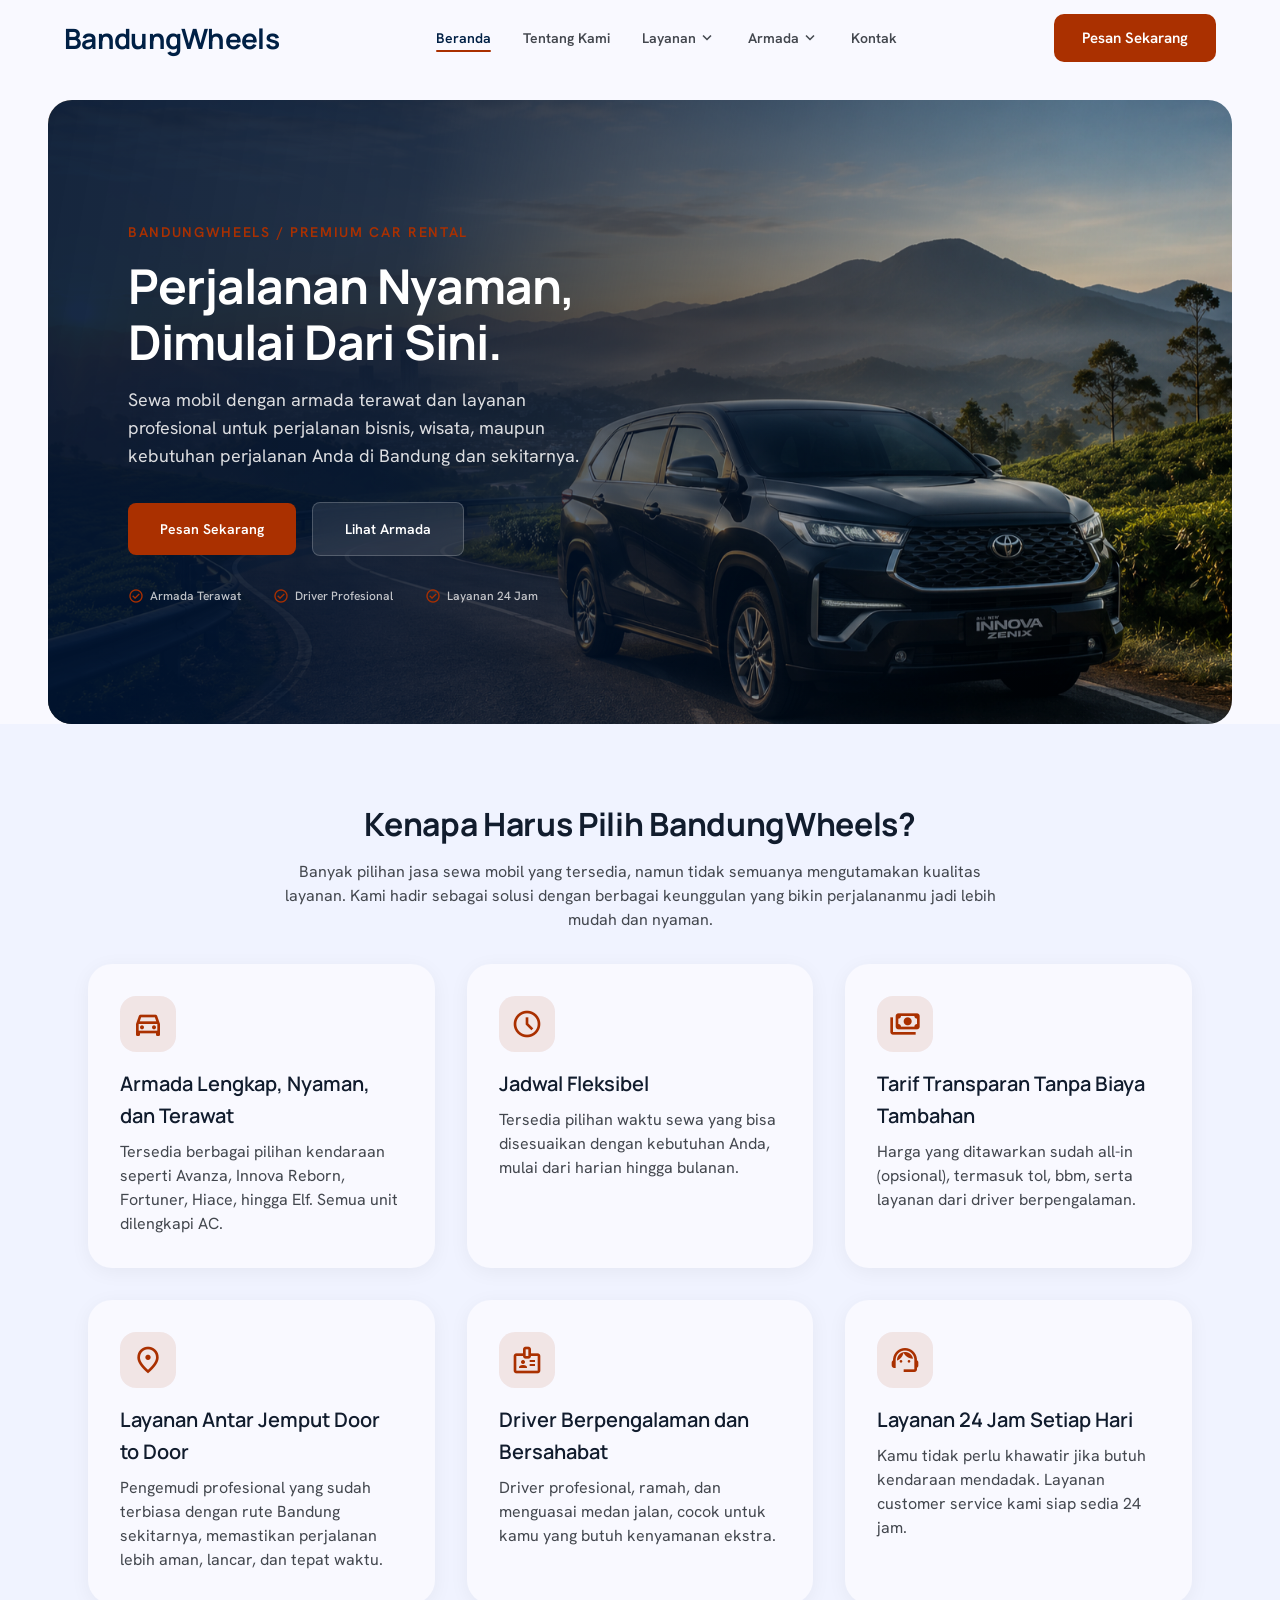
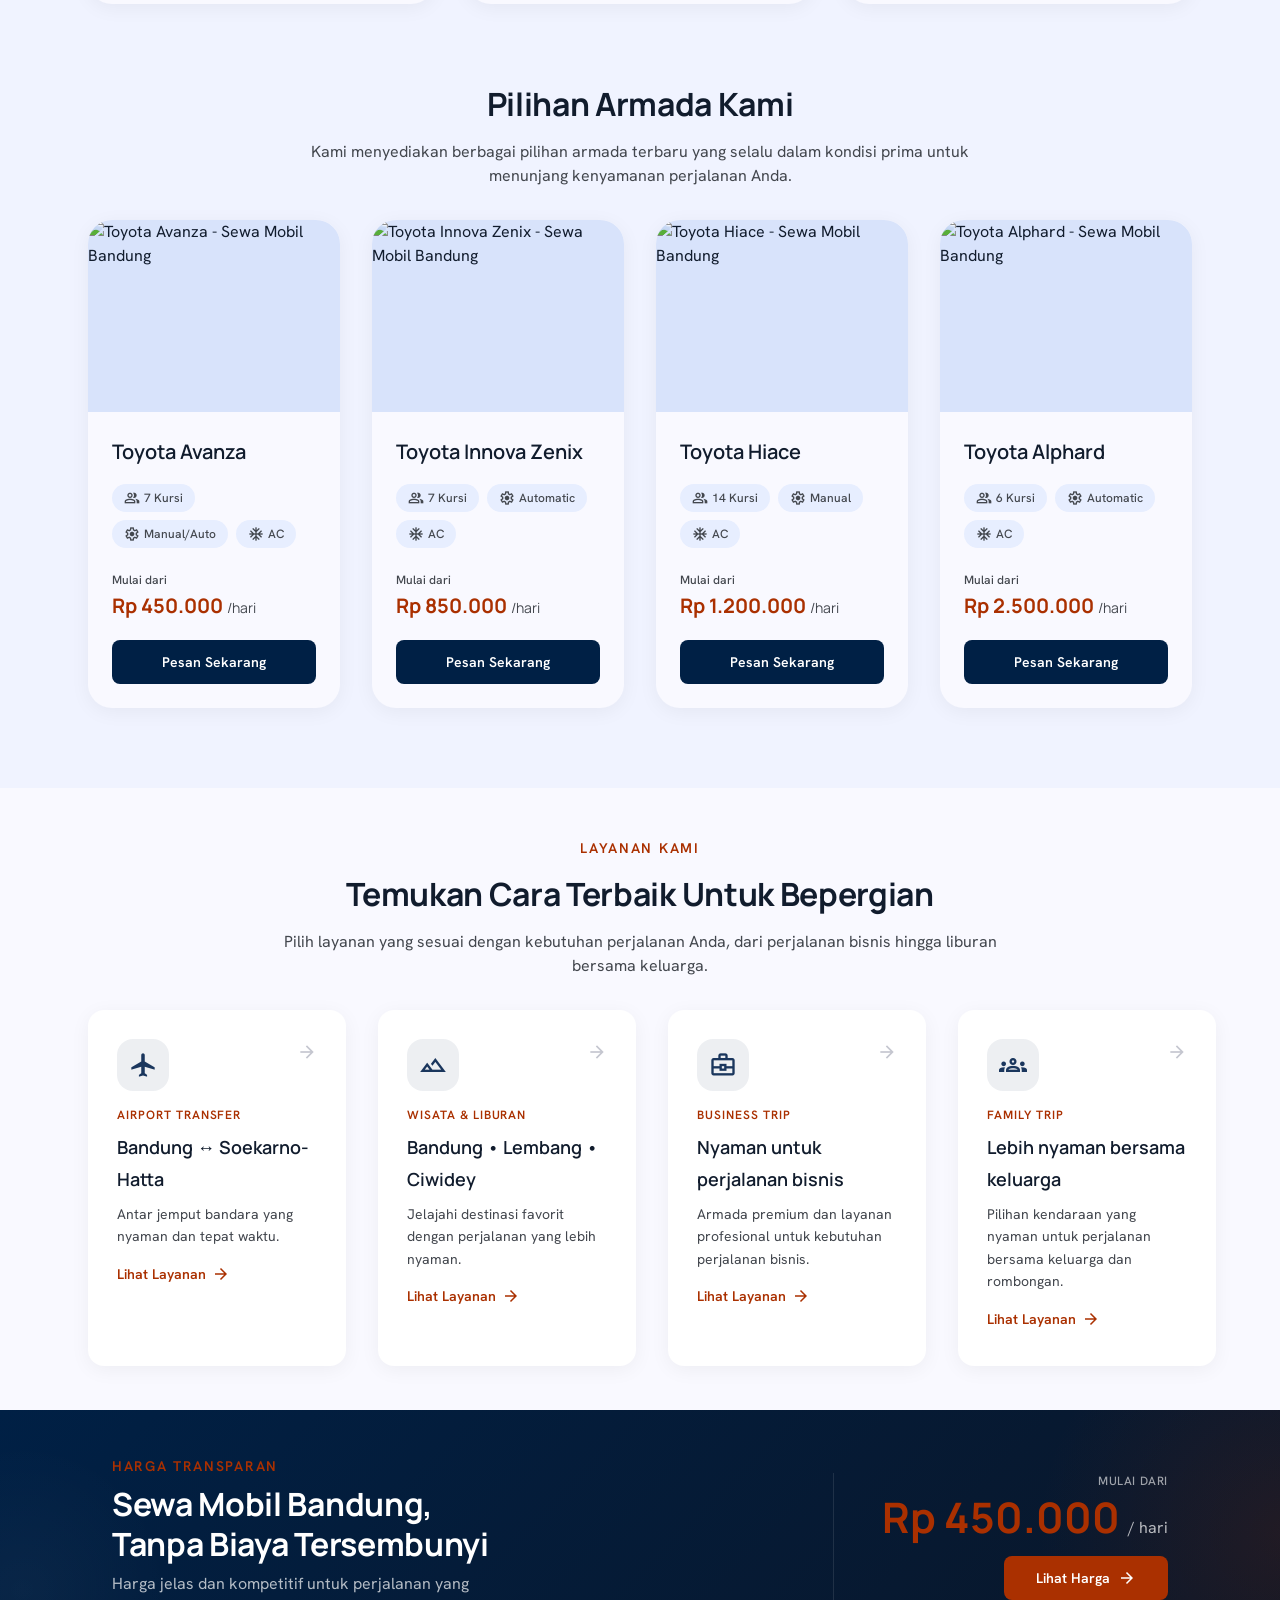
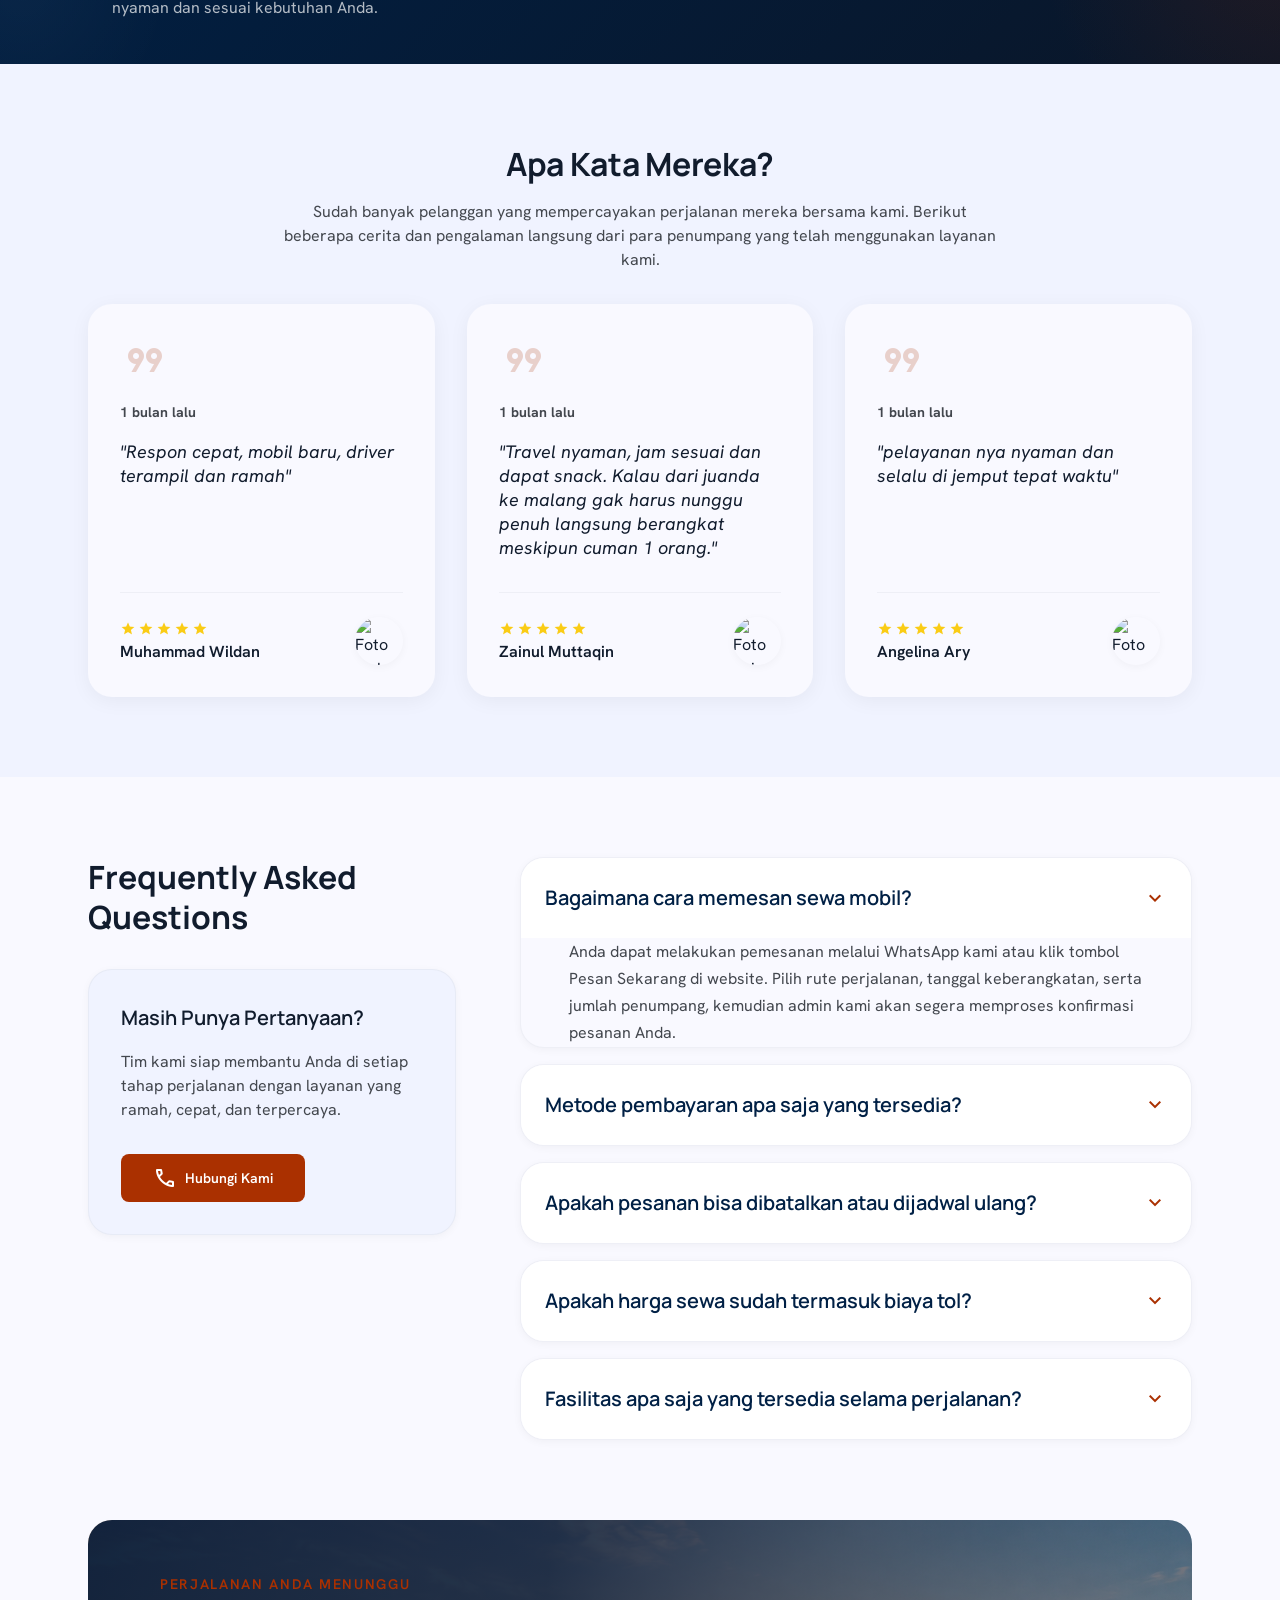
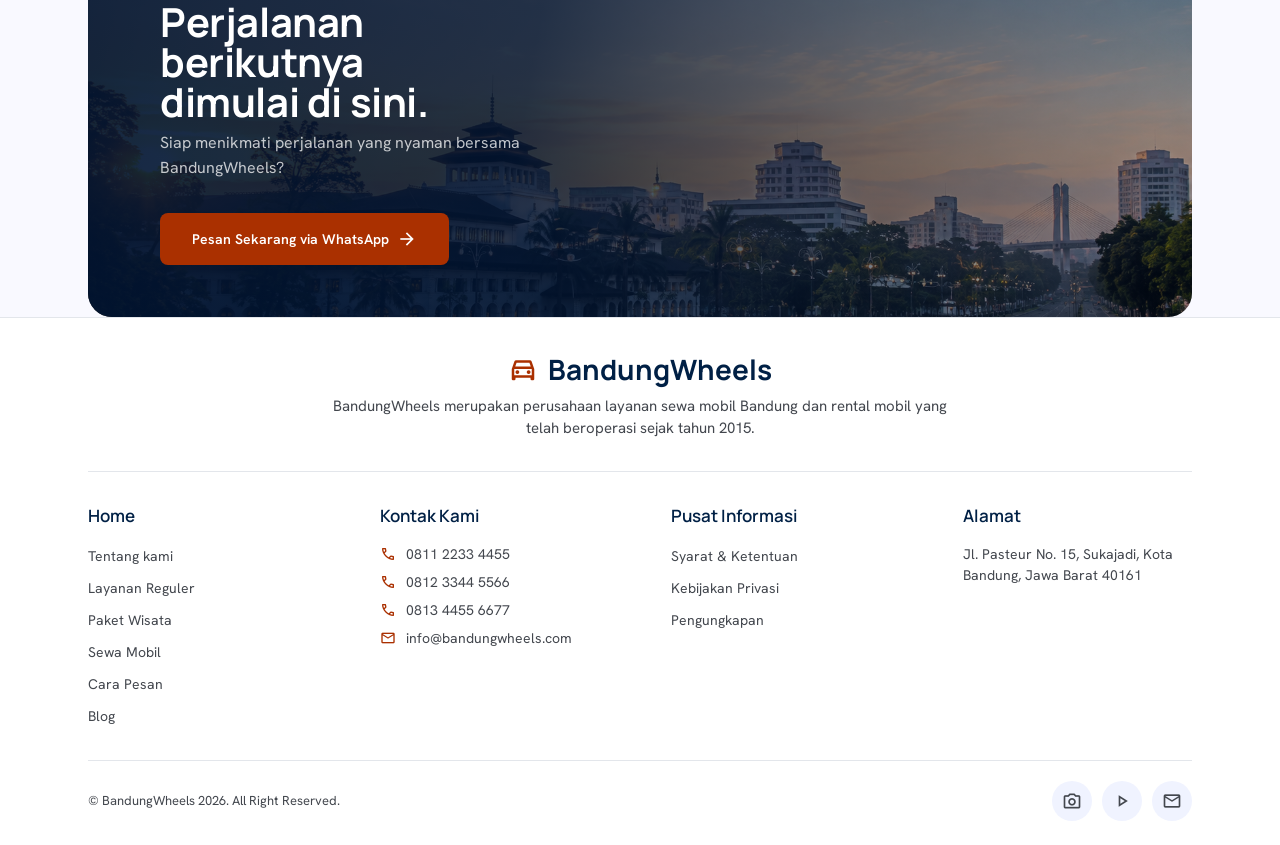
==== commit 927ce2a6: "Update footer" ====
--- a/index.html
+++ b/index.html
@@ -19,7 +19,6 @@
   <header class="navbar" id="navbar">
     <div class="navbar__container">
       <a href="#beranda" class="navbar__logo">
-        <span class="material-symbols-outlined navbar__logo-icon">directions_car</span>
         <span class="navbar__logo-text">BandungWheels</span>
       </a>
 
--- a/css/style.css
+++ b/css/style.css
@@ -293,7 +293,7 @@
   left: 0;
   right: 0;
   z-index: var(--z-navbar);
-  height: 80px;
+  height: 76px;
   background-color: var(--color-surface);
   transition: background-color var(--transition), box-shadow var(--transition), backdrop-filter var(--transition);
 }
@@ -318,20 +318,22 @@
 .navbar__logo {
   display: flex;
   align-items: center;
-  gap: var(--stack-sm);
   text-decoration: none;
   flex-shrink: 0;
 }
 
-.navbar__logo-icon {
-  font-size: 32px;
-  color: var(--color-secondary);
-}
-
 .navbar__logo-text {
-  font: var(--text-headline-md);
+  font-family: var(--font-headline);
+  font-size: 28px;
   font-weight: 700;
+  line-height: 1;
+  letter-spacing: -0.7px;
   color: var(--color-primary);
+  transition: opacity 180ms ease;
+}
+
+.navbar__logo:hover .navbar__logo-text {
+  opacity: 0.85;
 }
 
 /* Desktop nav */
@@ -397,7 +399,7 @@
   left: 0;
   min-width: 200px;
   background-color: var(--color-surface-container-lowest);
-  border-radius: var(--radius);
+  border-radius: 12px;
   box-shadow: var(--shadow-md);
   padding: var(--stack-sm) 0;
   opacity: 0;
@@ -429,11 +431,19 @@
 /* CTA */
 .navbar__cta {
   display: none;
-  padding: 12px 32px;
+  align-items: center;
+  justify-content: center;
+  height: 48px;
+  padding: 0 28px;
   background-color: var(--color-secondary);
   color: var(--color-on-secondary);
-  border-radius: var(--radius);
-  font: var(--text-label-bold);
+  border-radius: 10px;
+  font-family: var(--font-body);
+  font-size: 15px;
+  font-weight: 600;
+  line-height: 1;
+  white-space: nowrap;
+  text-decoration: none;
   transition: background-color var(--transition), box-shadow var(--transition);
 }
 
@@ -537,6 +547,11 @@
   font: var(--text-label-bold);
 }
 
+/* Mobile logo size */
+.navbar__logo-text {
+  font-size: 24px;
+}
+
 /* Responsive */
 @media (min-width: 768px) {
   .container {
@@ -553,6 +568,14 @@
 
   .navbar__hamburger {
     display: none;
+  }
+
+  .navbar__logo-text {
+    font-size: 28px;
+  }
+
+  .navbar__container {
+    padding: 0 24px;
   }
 }
 
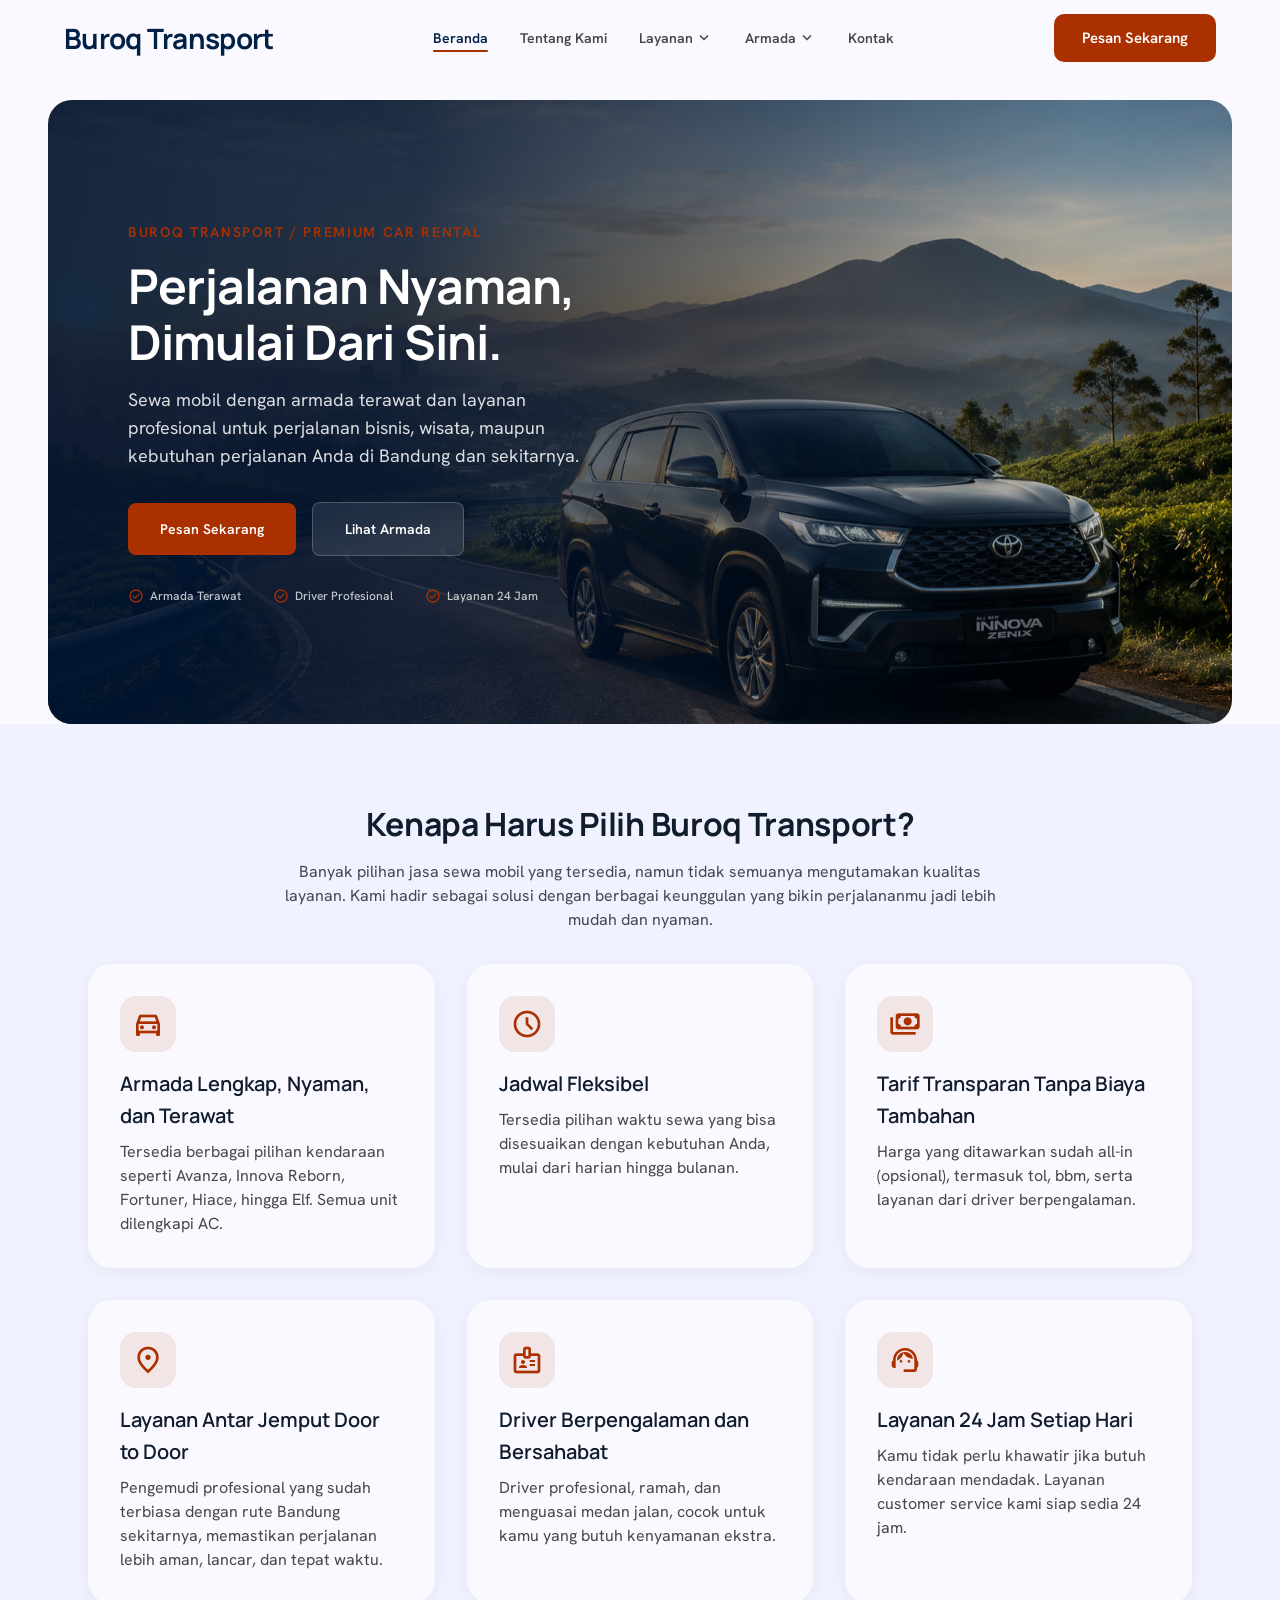
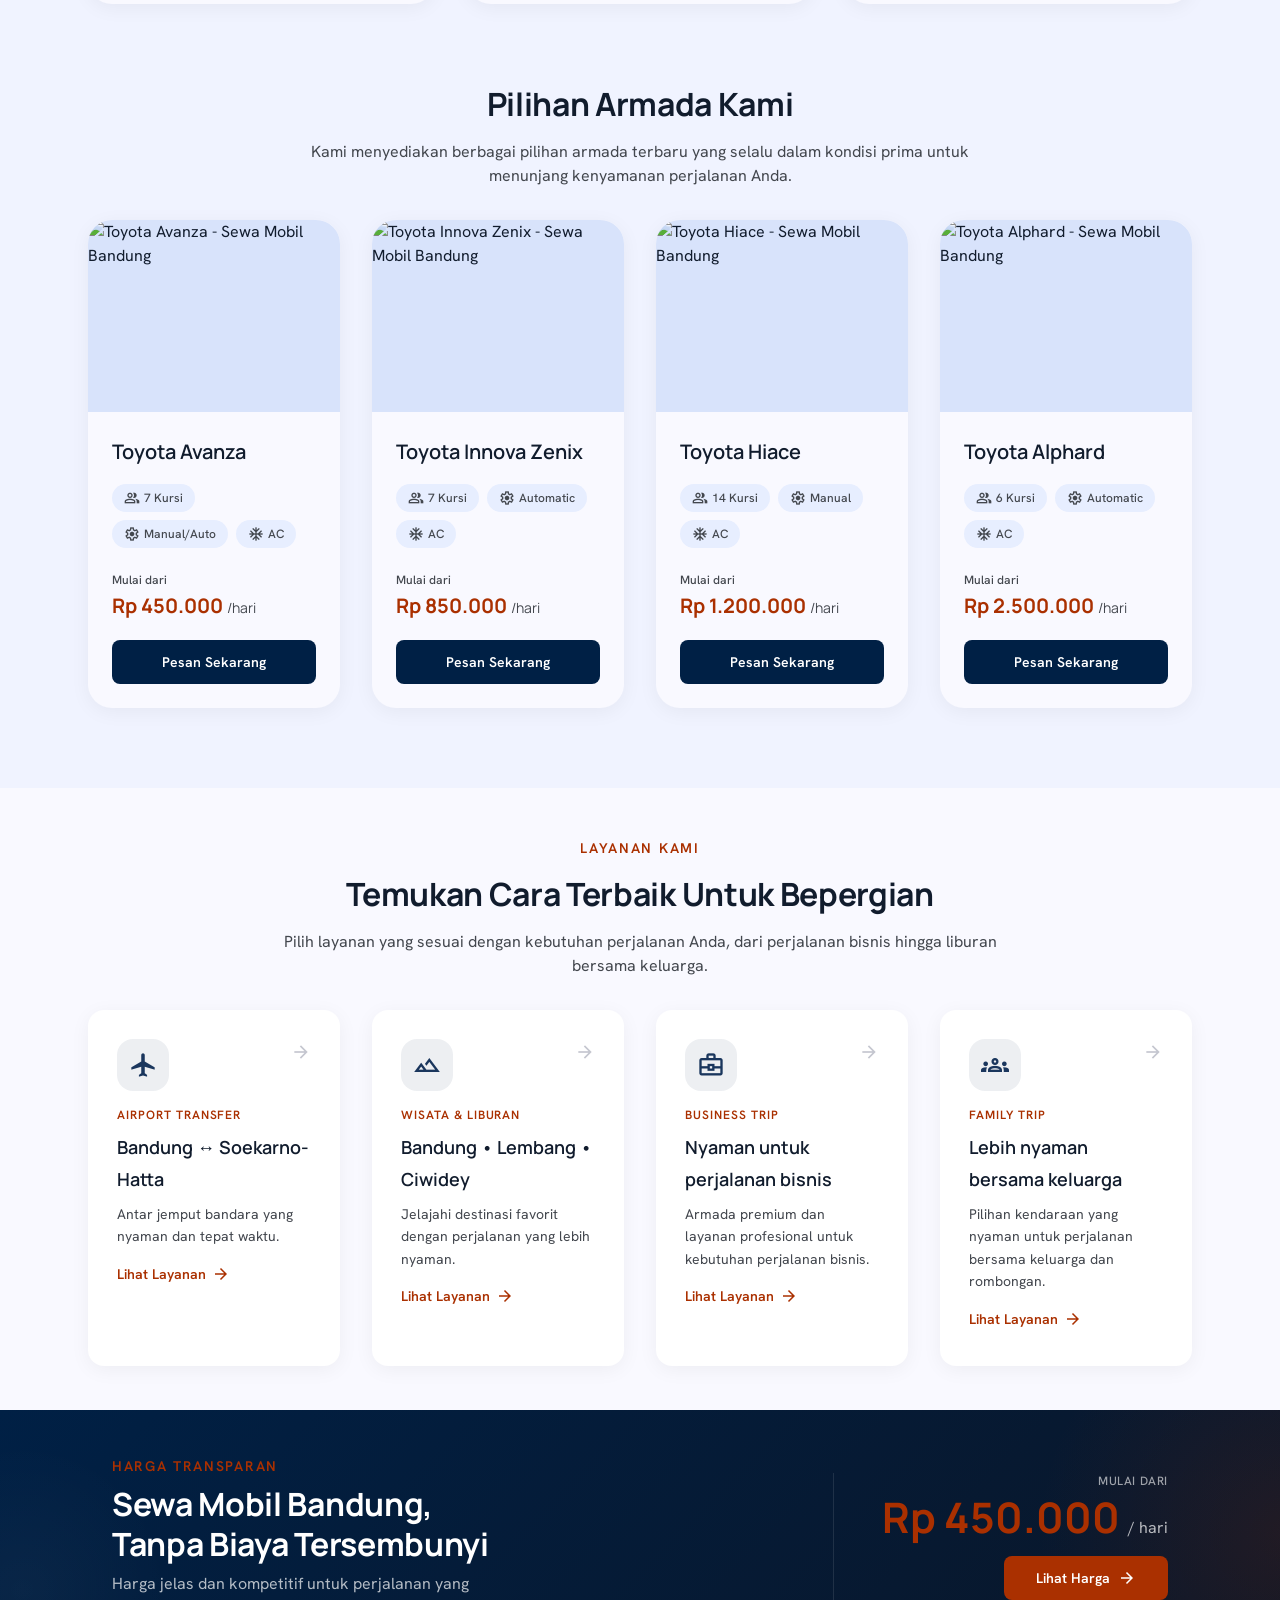
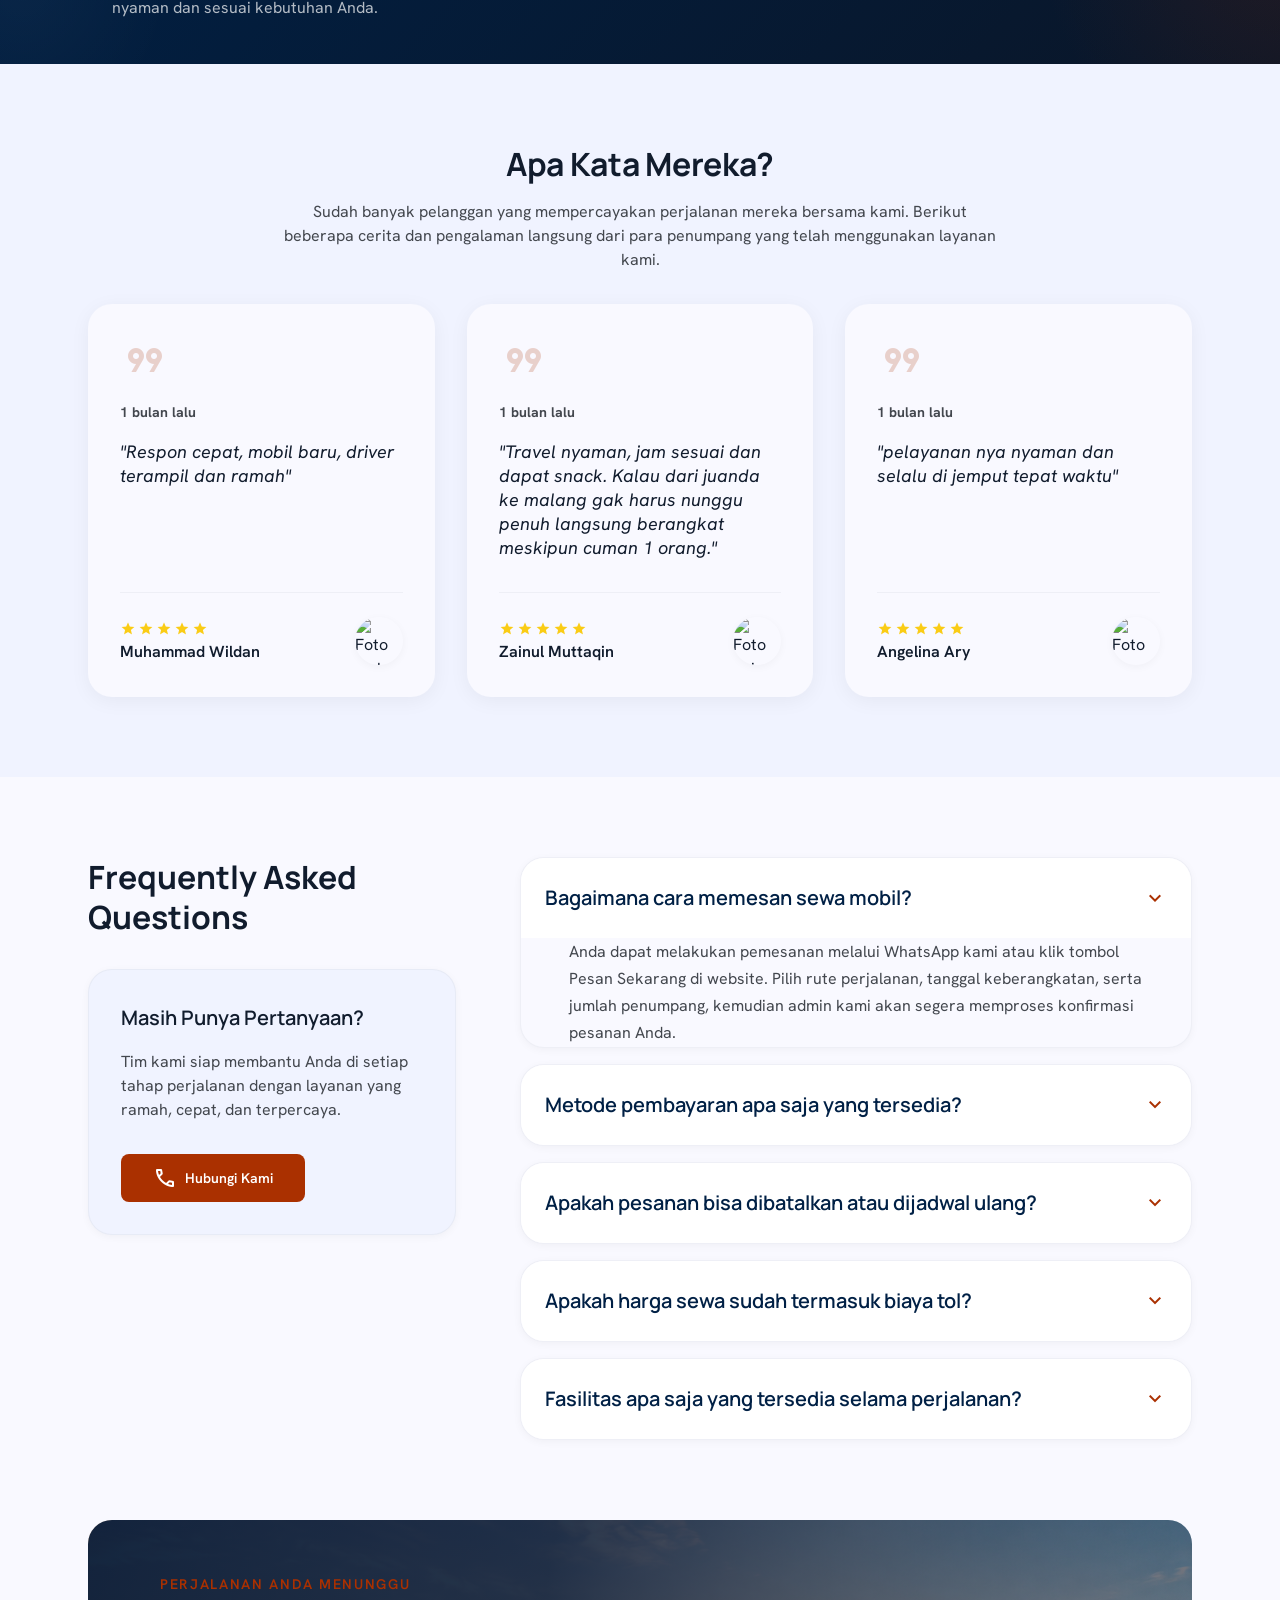
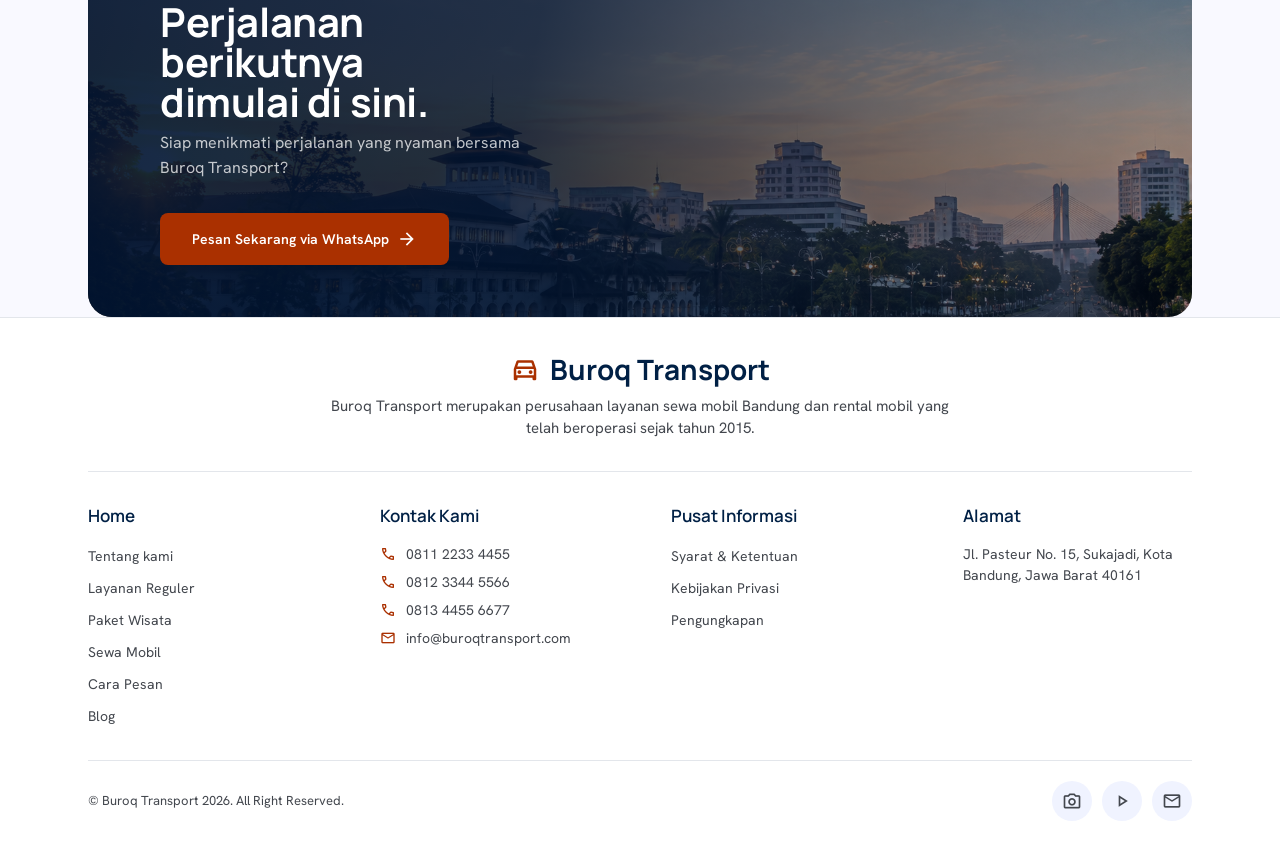
==== commit ef932e02: "Update for buroq trans" ====
--- a/index.html
+++ b/index.html
@@ -3,8 +3,8 @@
 <head>
   <meta charset="UTF-8">
   <meta name="viewport" content="width=device-width, initial-scale=1.0">
-  <title>BandungWheels - Sewa Mobil Bandung Terpercaya & Profesional</title>
-  <meta name="description" content="BandungWheels - Layanan sewa mobil terbaik di Bandung. Armada lengkap, driver berpengalaman, harga transparan.">
+  <title>Buroq Transport - Sewa Mobil Bandung Terpercaya & Profesional</title>
+  <meta name="description" content="Buroq Transport - Layanan sewa mobil terbaik di Bandung. Armada lengkap, driver berpengalaman, harga transparan.">
 
   <link rel="preconnect" href="https://fonts.googleapis.com">
   <link rel="preconnect" href="https://fonts.gstatic.com" crossorigin>
@@ -19,7 +19,7 @@
   <header class="navbar" id="navbar">
     <div class="navbar__container">
       <a href="#beranda" class="navbar__logo">
-        <span class="navbar__logo-text">BandungWheels</span>
+        <span class="navbar__logo-text">Buroq Transport</span>
       </a>
 
       <nav class="navbar__nav" id="navbarNav">
@@ -49,7 +49,7 @@
         <a href="#kontak" class="navbar__link" data-nav>Kontak</a>
       </nav>
 
-      <a href="https://wa.me/6281122334455?text=Halo%20BandungWheels%2C%20saya%20ingin%20menyewa%20mobil." class="navbar__cta" target="_blank" rel="noopener">
+      <a href="https://wa.me/6281122334455?text=Halo%20Buroq%20Transport%2C%20saya%20ingin%20menyewa%20mobil." class="navbar__cta" target="_blank" rel="noopener">
         Pesan Sekarang
       </a>
 
@@ -69,7 +69,7 @@
       </div>
       <div class="hero__content">
         <div class="hero__text">
-          <span class="hero__eyebrow">BANDUNGWHEELS / PREMIUM CAR RENTAL</span>
+          <span class="hero__eyebrow">BUROQ TRANSPORT / PREMIUM CAR RENTAL</span>
           <h1 class="hero__title">
             Perjalanan Nyaman,<br>Dimulai Dari Sini.
           </h1>
@@ -77,7 +77,7 @@
             Sewa mobil dengan armada terawat dan layanan profesional untuk perjalanan bisnis, wisata, maupun kebutuhan perjalanan Anda di Bandung dan sekitarnya.
           </p>
           <div class="hero__actions">
-            <a href="https://wa.me/6281122334455?text=Halo%20BandungWheels%2C%20saya%20ingin%20menyewa%20mobil." class="btn btn--secondary btn--lg" target="_blank" rel="noopener">
+            <a href="https://wa.me/6281122334455?text=Halo%20Buroq%20Transport%2C%20saya%20ingin%20menyewa%20mobil." class="btn btn--secondary btn--lg" target="_blank" rel="noopener">
               Pesan Sekarang
             </a>
             <a href="#armada" class="btn btn--glass btn--lg">
@@ -106,7 +106,7 @@
     <section class="section section--low" id="tentang">
       <div class="container">
         <div class="section__header reveal reveal--fade-up">
-          <h2 class="section__title">Kenapa Harus Pilih BandungWheels?</h2>
+          <h2 class="section__title">Kenapa Harus Pilih Buroq Transport?</h2>
           <p class="section__subtitle">
             Banyak pilihan jasa sewa mobil yang tersedia, namun tidak semuanya mengutamakan kualitas layanan. Kami hadir sebagai solusi dengan berbagai keunggulan yang bikin perjalananmu jadi lebih mudah dan nyaman.
           </p>
@@ -327,15 +327,17 @@
             <p class="service-card__desc">Antar jemput bandara yang nyaman dan tepat waktu.</p>
             <span class="service-card__cta">Lihat Layanan <span class="material-symbols-outlined service-card__cta-arrow">arrow_forward</span></span>
             <div class="service-card__detail">
-              <p class="service-card__detail-desc">Antar jemput bandara Soekarno-Hatta dan Halim Perdanakusuma dengan armada yang nyaman dan driver berpengalaman.</p>
-              <ul class="service-card__detail-list">
-                <li><span class="material-symbols-outlined">check_circle</span> Armada sesuai kebutuhan perjalanan</li>
-                <li><span class="material-symbols-outlined">check_circle</span> Driver profesional</li>
-                <li><span class="material-symbols-outlined">check_circle</span> Jadwal fleksibel</li>
-              </ul>
-              <a href="#" class="btn btn--secondary btn--full service-card__wa" target="_blank" rel="noopener">
-                <span class="material-symbols-outlined">chat</span> Pesan Sekarang
-              </a>
+              <div class="service-card__detail-inner">
+                <p class="service-card__detail-desc">Antar jemput bandara Soekarno-Hatta dan Halim Perdanakusuma dengan armada yang nyaman dan driver berpengalaman.</p>
+                <ul class="service-card__detail-list">
+                  <li><span class="material-symbols-outlined">check_circle</span> Armada sesuai kebutuhan perjalanan</li>
+                  <li><span class="material-symbols-outlined">check_circle</span> Driver profesional</li>
+                  <li><span class="material-symbols-outlined">check_circle</span> Jadwal fleksibel</li>
+                </ul>
+                <a href="#" class="btn btn--secondary btn--full service-card__wa" target="_blank" rel="noopener">
+                  <span class="material-symbols-outlined">chat</span> Pesan Sekarang
+                </a>
+              </div>
             </div>
           </article>
 
@@ -354,15 +356,17 @@
             <p class="service-card__desc">Jelajahi destinasi favorit dengan perjalanan yang lebih nyaman.</p>
             <span class="service-card__cta">Lihat Layanan <span class="material-symbols-outlined service-card__cta-arrow">arrow_forward</span></span>
             <div class="service-card__detail">
-              <p class="service-card__detail-desc">Jelajahi Bandung, Lembang, Ciwidey, dan berbagai destinasi favorit dengan armada yang nyaman.</p>
-              <ul class="service-card__detail-list">
-                <li><span class="material-symbols-outlined">check_circle</span> Armada sesuai kebutuhan perjalanan</li>
-                <li><span class="material-symbols-outlined">check_circle</span> Driver profesional</li>
-                <li><span class="material-symbols-outlined">check_circle</span> Jadwal fleksibel</li>
-              </ul>
-              <a href="#" class="btn btn--secondary btn--full service-card__wa" target="_blank" rel="noopener">
-                <span class="material-symbols-outlined">chat</span> Pesan Sekarang
-              </a>
+              <div class="service-card__detail-inner">
+                <p class="service-card__detail-desc">Jelajahi Bandung, Lembang, Ciwidey, dan berbagai destinasi favorit dengan armada yang nyaman.</p>
+                <ul class="service-card__detail-list">
+                  <li><span class="material-symbols-outlined">check_circle</span> Armada sesuai kebutuhan perjalanan</li>
+                  <li><span class="material-symbols-outlined">check_circle</span> Driver profesional</li>
+                  <li><span class="material-symbols-outlined">check_circle</span> Jadwal fleksibel</li>
+                </ul>
+                <a href="#" class="btn btn--secondary btn--full service-card__wa" target="_blank" rel="noopener">
+                  <span class="material-symbols-outlined">chat</span> Pesan Sekarang
+                </a>
+              </div>
             </div>
           </article>
 
@@ -381,15 +385,17 @@
             <p class="service-card__desc">Armada premium dan layanan profesional untuk kebutuhan perjalanan bisnis.</p>
             <span class="service-card__cta">Lihat Layanan <span class="material-symbols-outlined service-card__cta-arrow">arrow_forward</span></span>
             <div class="service-card__detail">
-              <p class="service-card__detail-desc">Layanan perjalanan bisnis dengan armada premium dan driver berpengalaman untuk mendukung produktivitas Anda.</p>
-              <ul class="service-card__detail-list">
-                <li><span class="material-symbols-outlined">check_circle</span> Armada premium</li>
-                <li><span class="material-symbols-outlined">check_circle</span> Driver berpengalaman</li>
-                <li><span class="material-symbols-outlined">check_circle</span> Punctual service</li>
-              </ul>
-              <a href="#" class="btn btn--secondary btn--full service-card__wa" target="_blank" rel="noopener">
-                <span class="material-symbols-outlined">chat</span> Pesan Sekarang
-              </a>
+              <div class="service-card__detail-inner">
+                <p class="service-card__detail-desc">Layanan perjalanan bisnis dengan armada premium dan driver berpengalaman untuk mendukung produktivitas Anda.</p>
+                <ul class="service-card__detail-list">
+                  <li><span class="material-symbols-outlined">check_circle</span> Armada premium</li>
+                  <li><span class="material-symbols-outlined">check_circle</span> Driver berpengalaman</li>
+                  <li><span class="material-symbols-outlined">check_circle</span> Punctual service</li>
+                </ul>
+                <a href="#" class="btn btn--secondary btn--full service-card__wa" target="_blank" rel="noopener">
+                  <span class="material-symbols-outlined">chat</span> Pesan Sekarang
+                </a>
+              </div>
             </div>
           </article>
 
@@ -408,15 +414,17 @@
             <p class="service-card__desc">Pilihan kendaraan yang nyaman untuk perjalanan bersama keluarga dan rombongan.</p>
             <span class="service-card__cta">Lihat Layanan <span class="material-symbols-outlined service-card__cta-arrow">arrow_forward</span></span>
             <div class="service-card__detail">
-              <p class="service-card__detail-desc">Perjalanan keluarga yang nyaman dan aman dengan pilihan kendaraan luas untuk rombongan.</p>
-              <ul class="service-card__detail-list">
-                <li><span class="material-symbols-outlined">check_circle</span> Kapasitas besar</li>
-                <li><span class="material-symbols-outlined">check_circle</span> Kenyamanan ekstra</li>
-                <li><span class="material-symbols-outlined">check_circle</span> Harga terjangkau</li>
-              </ul>
-              <a href="#" class="btn btn--secondary btn--full service-card__wa" target="_blank" rel="noopener">
-                <span class="material-symbols-outlined">chat</span> Pesan Sekarang
-              </a>
+              <div class="service-card__detail-inner">
+                <p class="service-card__detail-desc">Perjalanan keluarga yang nyaman dan aman dengan pilihan kendaraan luas untuk rombongan.</p>
+                <ul class="service-card__detail-list">
+                  <li><span class="material-symbols-outlined">check_circle</span> Kapasitas besar</li>
+                  <li><span class="material-symbols-outlined">check_circle</span> Kenyamanan ekstra</li>
+                  <li><span class="material-symbols-outlined">check_circle</span> Harga terjangkau</li>
+                </ul>
+                <a href="#" class="btn btn--secondary btn--full service-card__wa" target="_blank" rel="noopener">
+                  <span class="material-symbols-outlined">chat</span> Pesan Sekarang
+                </a>
+              </div>
             </div>
           </article>
 
@@ -505,7 +513,7 @@
             <div class="faq-sidebar__card">
               <h3 class="faq-sidebar__card-title">Masih Punya Pertanyaan?</h3>
               <p class="faq-sidebar__card-desc">Tim kami siap membantu Anda di setiap tahap perjalanan dengan layanan yang ramah, cepat, dan terpercaya.</p>
-              <a href="https://wa.me/6281122334455?text=Halo%20BandungWheels%2C%20saya%20memiliki%20pertanyaan." class="btn btn--secondary faq-sidebar__btn" target="_blank" rel="noopener">
+              <a href="https://wa.me/6281122334455?text=Halo%20Buroq%20Transport%2C%20saya%20memiliki%20pertanyaan." class="btn btn--secondary faq-sidebar__btn" target="_blank" rel="noopener">
                 <span class="material-symbols-outlined">call</span> Hubungi Kami
               </a>
             </div>
@@ -579,8 +587,8 @@
           <div class="final-cta__content">
             <span class="final-cta__eyebrow reveal reveal--fade-up">PERJALANAN ANDA MENUNGGU</span>
             <h2 class="final-cta__title reveal reveal--fade-up reveal--delay-1">Perjalanan berikutnya<br>dimulai di sini.</h2>
-            <p class="final-cta__desc reveal reveal--fade-up reveal--delay-2">Siap menikmati perjalanan yang nyaman bersama BandungWheels?</p>
-            <a href="https://wa.me/6281122334455?text=Hallo%20BandungWheels%2C%20saya%20ingin%20melakukan%20pemesanan%20sewa%20mobil.%20Mohon%20informasi%20mengenai%20armada%20dan%20ketersediaannya." class="btn btn--secondary btn--lg final-cta__btn reveal reveal--fade-up reveal--delay-3" target="_blank" rel="noopener">
+            <p class="final-cta__desc reveal reveal--fade-up reveal--delay-2">Siap menikmati perjalanan yang nyaman bersama Buroq Transport?</p>
+            <a href="https://wa.me/6281122334455?text=Hallo%20Buroq%20Transport%2C%20saya%20ingin%20melakukan%20pemesanan%20sewa%20mobil.%20Mohon%20informasi%20mengenai%20armada%20dan%20ketersediaannya." class="btn btn--secondary btn--lg final-cta__btn reveal reveal--fade-up reveal--delay-3" target="_blank" rel="noopener">
               Pesan Sekarang via WhatsApp <span class="material-symbols-outlined">arrow_forward</span>
             </a>
           </div>
@@ -597,10 +605,10 @@
       <div class="footer__brand-section">
         <div class="footer__logo">
           <span class="material-symbols-outlined footer__logo-icon">directions_car</span>
-          <span class="footer__logo-text">BandungWheels</span>
+          <span class="footer__logo-text">Buroq Transport</span>
         </div>
         <p class="footer__brand-desc">
-          BandungWheels merupakan perusahaan layanan sewa mobil Bandung dan rental mobil yang telah beroperasi sejak tahun 2015.
+          Buroq Transport merupakan perusahaan layanan sewa mobil Bandung dan rental mobil yang telah beroperasi sejak tahun 2015.
         </p>
       </div>
 
@@ -634,7 +642,7 @@
             </li>
             <li class="footer__col-contact">
               <span class="material-symbols-outlined footer__col-icon">mail</span>
-              info@bandungwheels.com
+              info@buroqtransport.com
             </li>
           </ul>
         </div>
@@ -656,15 +664,15 @@
 
       <!-- Bottom Bar -->
       <div class="footer__bottom">
-        <p class="footer__copyright">&copy; BandungWheels <span id="footerYear"></span>. All Right Reserved.</p>
+        <p class="footer__copyright">&copy; Buroq Transport <span id="footerYear"></span>. All Right Reserved.</p>
         <div class="footer__social">
-          <a href="https://instagram.com/bandungwheels" class="footer__social-btn" aria-label="Instagram" target="_blank" rel="noopener">
+          <a href="https://instagram.com/buroqtransport" class="footer__social-btn" aria-label="Instagram" target="_blank" rel="noopener">
             <span class="material-symbols-outlined">photo_camera</span>
           </a>
-          <a href="https://tiktok.com/@bandungwheels" class="footer__social-btn" aria-label="TikTok" target="_blank" rel="noopener">
+          <a href="https://tiktok.com/@buroqtransport" class="footer__social-btn" aria-label="TikTok" target="_blank" rel="noopener">
             <span class="material-symbols-outlined">play_arrow</span>
           </a>
-          <a href="mailto:info@bandungwheels.com" class="footer__social-btn" aria-label="Email" target="_blank" rel="noopener">
+          <a href="mailto:info@buroqtransport.com" class="footer__social-btn" aria-label="Email" target="_blank" rel="noopener">
             <span class="material-symbols-outlined">mail</span>
           </a>
         </div>
--- a/css/style.css
+++ b/css/style.css
@@ -1,5 +1,5 @@
 /* ============================================================
-   BandungWheels - Design System & Styles
+   Buroq Transport - Design System & Styles
    Based on DESIGN.md - Corporate Modern / Executive
    ============================================================ */
 
@@ -980,20 +980,25 @@
 
 /* Expandable Detail */
 .service-card__detail {
-  max-height: 0;
-  overflow: hidden;
+  display: grid;
+  grid-template-rows: 0fr;
   opacity: 0;
-  transition: max-height 350ms ease, opacity 300ms ease, margin-top 300ms ease, padding 300ms ease;
+  transition: grid-template-rows 350ms ease, opacity 300ms ease, margin-top 300ms ease, padding 300ms ease;
   margin-top: 0;
   padding: 0;
 }
 
 .service-card.is-expanded .service-card__detail {
-  max-height: 320px;
+  grid-template-rows: 1fr;
   opacity: 1;
   margin-top: var(--stack-md);
   padding-top: var(--stack-md);
   border-top: 1px solid rgba(196, 198, 207, 0.25);
+}
+
+.service-card__detail-inner {
+  overflow: hidden;
+  min-height: 0;
 }
 
 .service-card__detail-desc {
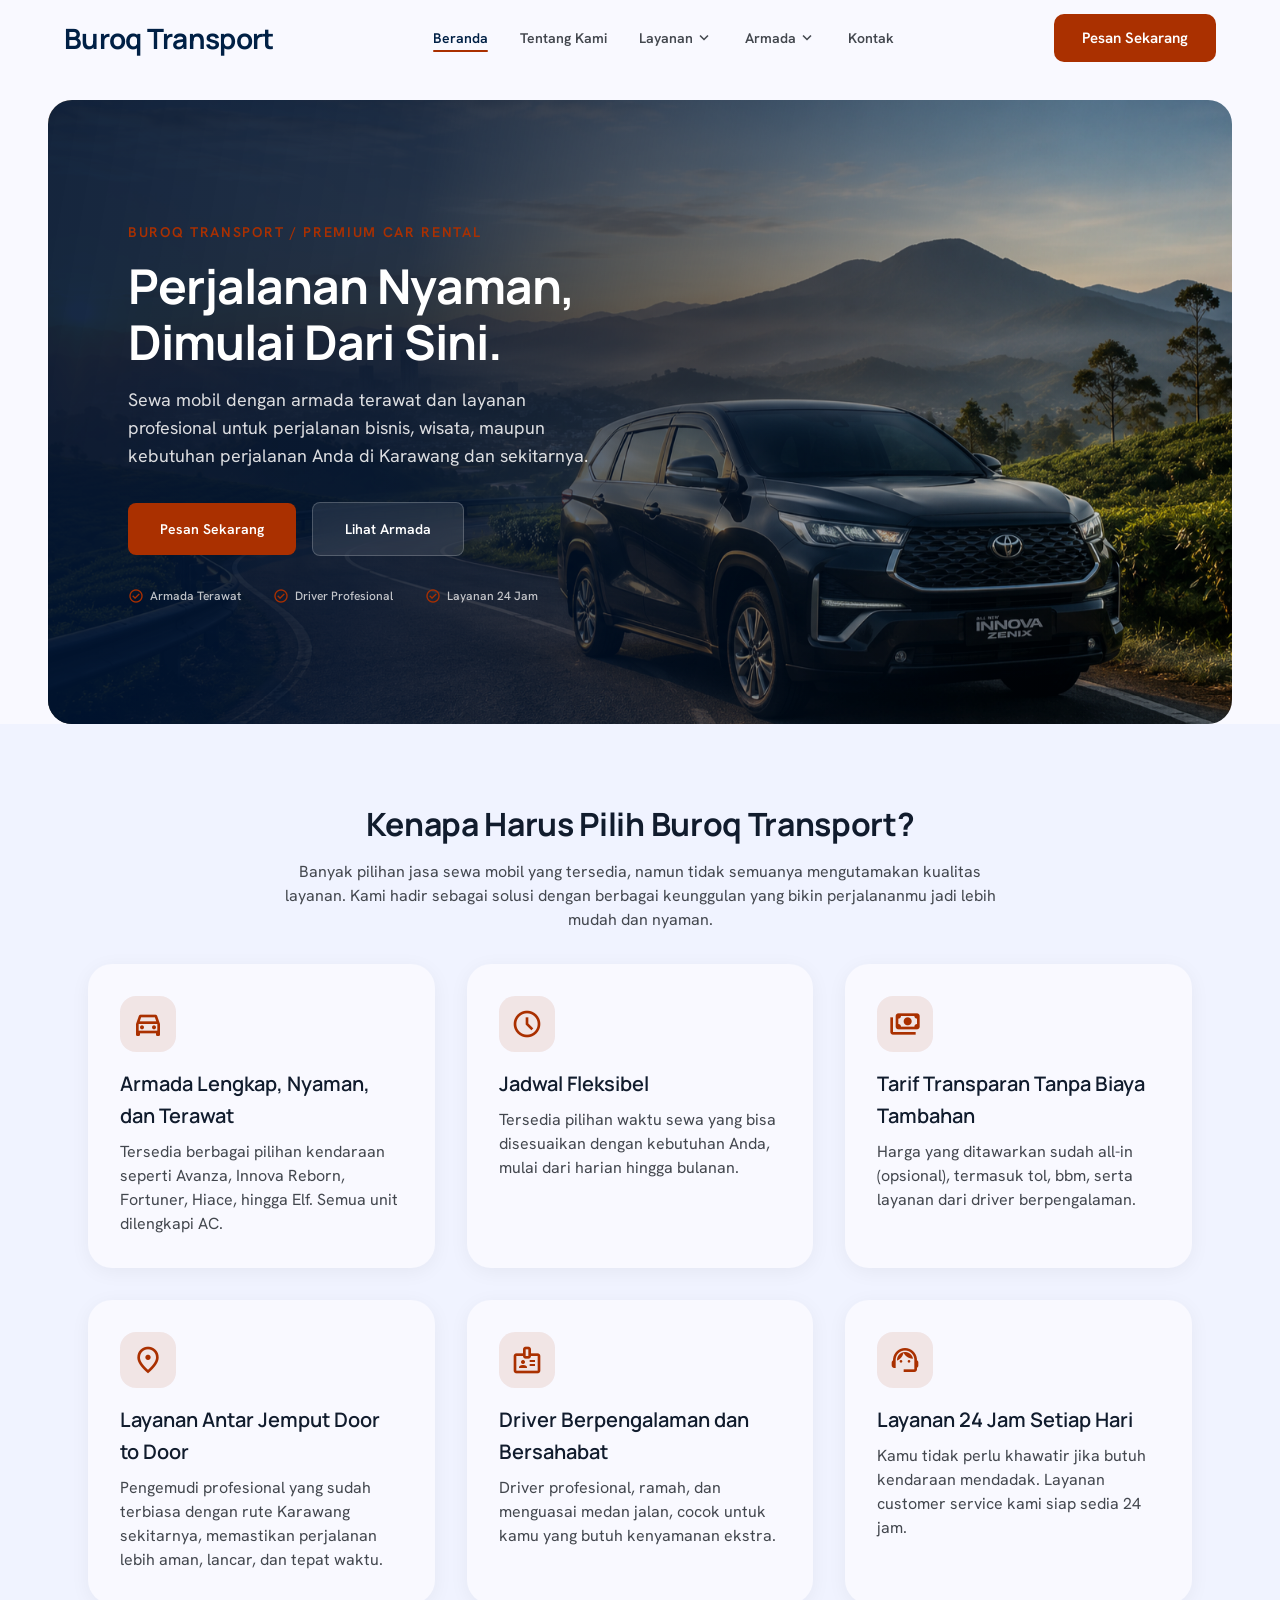
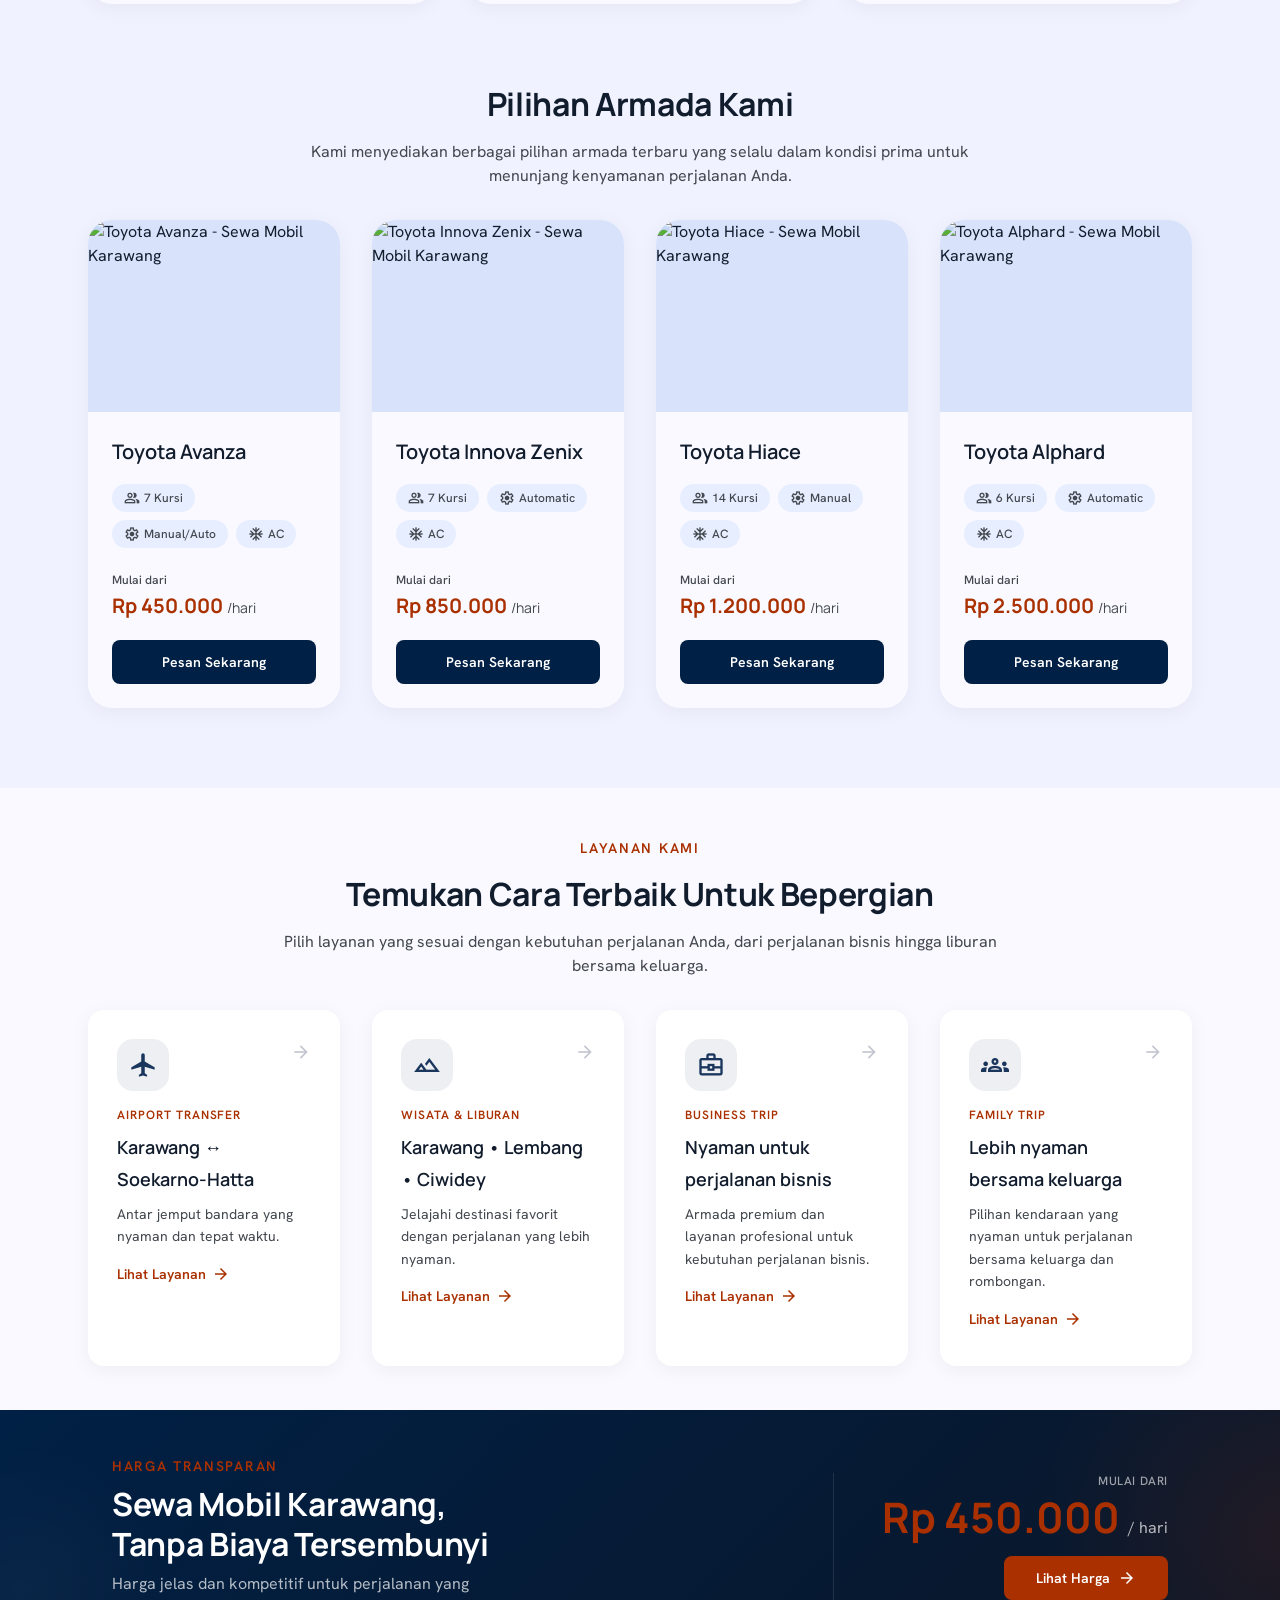
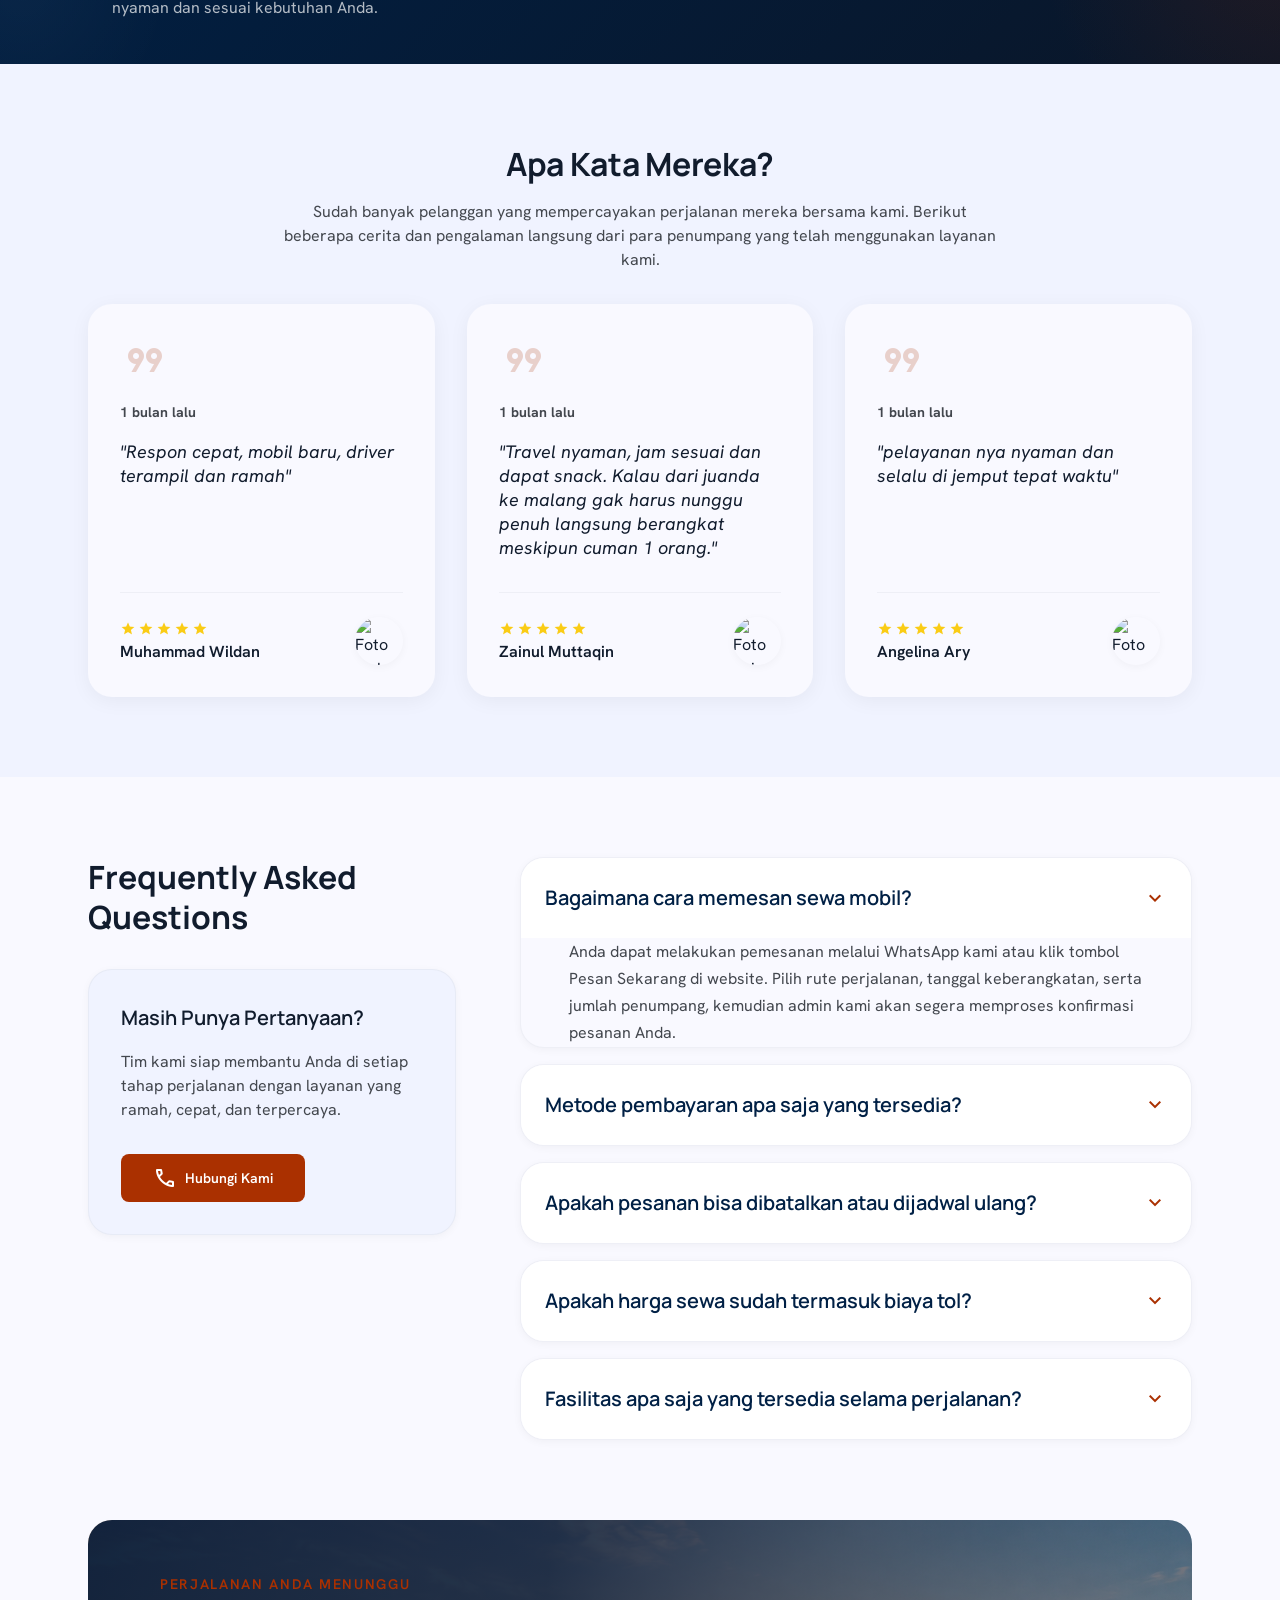
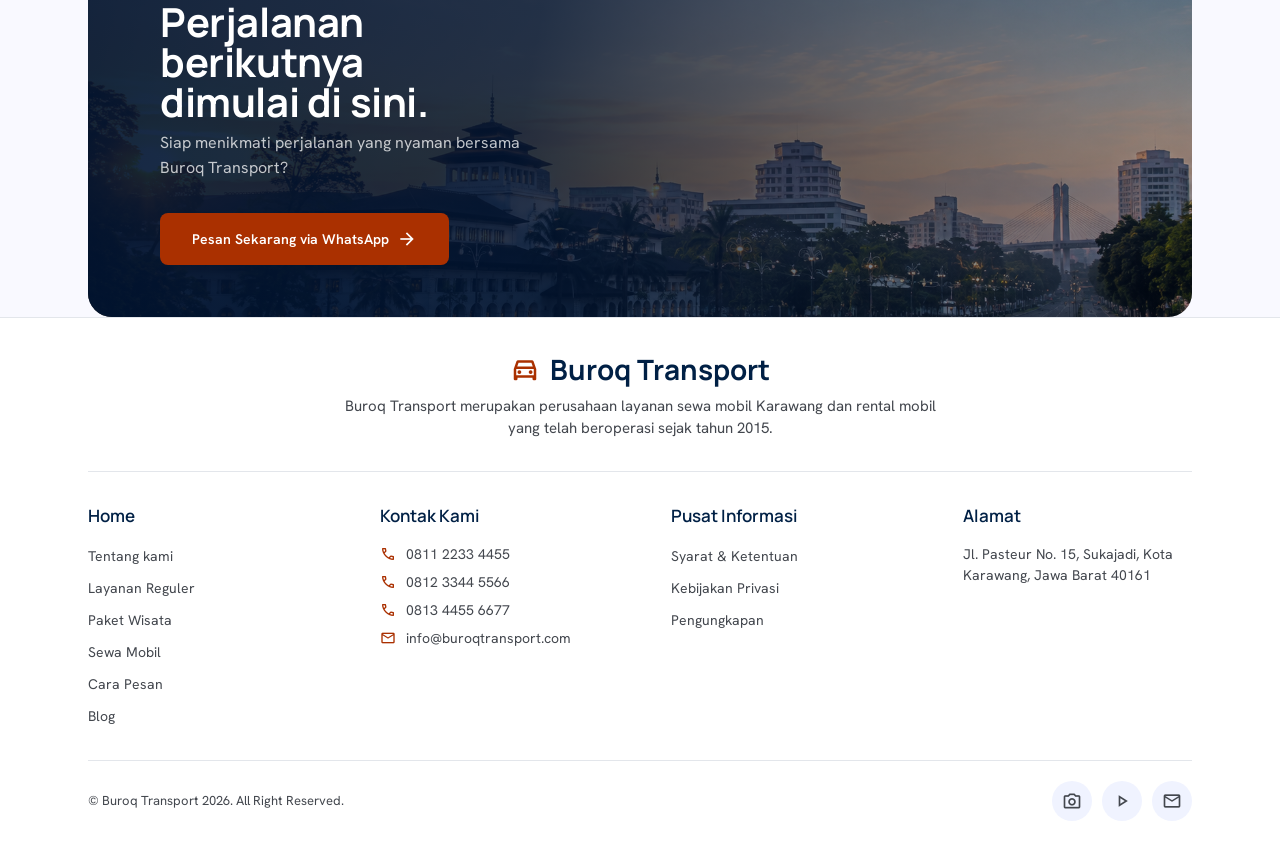
==== commit 3e97c14a: "Update teks" ====
--- a/index.html
+++ b/index.html
@@ -3,8 +3,8 @@
 <head>
   <meta charset="UTF-8">
   <meta name="viewport" content="width=device-width, initial-scale=1.0">
-  <title>Buroq Transport - Sewa Mobil Bandung Terpercaya & Profesional</title>
-  <meta name="description" content="Buroq Transport - Layanan sewa mobil terbaik di Bandung. Armada lengkap, driver berpengalaman, harga transparan.">
+  <title>Buroq Transport - Sewa Mobil Karawang Terpercaya & Profesional</title>
+  <meta name="description" content="Buroq Transport - Layanan sewa mobil terbaik di Karawang. Armada lengkap, driver berpengalaman, harga transparan.">
 
   <link rel="preconnect" href="https://fonts.googleapis.com">
   <link rel="preconnect" href="https://fonts.gstatic.com" crossorigin>
@@ -74,7 +74,7 @@
             Perjalanan Nyaman,<br>Dimulai Dari Sini.
           </h1>
           <p class="hero__subtitle">
-            Sewa mobil dengan armada terawat dan layanan profesional untuk perjalanan bisnis, wisata, maupun kebutuhan perjalanan Anda di Bandung dan sekitarnya.
+            Sewa mobil dengan armada terawat dan layanan profesional untuk perjalanan bisnis, wisata, maupun kebutuhan perjalanan Anda di Karawang dan sekitarnya.
           </p>
           <div class="hero__actions">
             <a href="https://wa.me/6281122334455?text=Halo%20Buroq%20Transport%2C%20saya%20ingin%20menyewa%20mobil." class="btn btn--secondary btn--lg" target="_blank" rel="noopener">
@@ -145,7 +145,7 @@
             </div>
             <div class="feature-card__body">
               <h3 class="feature-card__title">Layanan Antar Jemput Door to Door</h3>
-              <p class="feature-card__desc">Pengemudi profesional yang sudah terbiasa dengan rute Bandung sekitarnya, memastikan perjalanan lebih aman, lancar, dan tepat waktu.</p>
+              <p class="feature-card__desc">Pengemudi profesional yang sudah terbiasa dengan rute Karawang sekitarnya, memastikan perjalanan lebih aman, lancar, dan tepat waktu.</p>
             </div>
           </article>
           <article class="feature-card reveal reveal--fade-up reveal--stagger-5">
@@ -183,7 +183,7 @@
           <!-- Car Card 1 -->
           <article class="car-card reveal reveal--fade-up reveal--stagger-1">
             <div class="car-card__image">
-              <img src="https://lh3.googleusercontent.com/aida-public/[base64]" alt="Toyota Avanza - Sewa Mobil Bandung" loading="lazy">
+              <img src="https://lh3.googleusercontent.com/aida-public/[base64]" alt="Toyota Avanza - Sewa Mobil Karawang" loading="lazy">
             </div>
             <div class="car-card__body">
               <h3 class="car-card__name">Toyota Avanza</h3>
@@ -212,7 +212,7 @@
           <!-- Car Card 2 -->
           <article class="car-card reveal reveal--fade-up reveal--stagger-2">
             <div class="car-card__image">
-              <img src="https://lh3.googleusercontent.com/aida-public/[base64]" alt="Toyota Innova Zenix - Sewa Mobil Bandung" loading="lazy">
+              <img src="https://lh3.googleusercontent.com/aida-public/[base64]" alt="Toyota Innova Zenix - Sewa Mobil Karawang" loading="lazy">
             </div>
             <div class="car-card__body">
               <h3 class="car-card__name">Toyota Innova Zenix</h3>
@@ -241,7 +241,7 @@
           <!-- Car Card 3 -->
           <article class="car-card reveal reveal--fade-up reveal--stagger-3">
             <div class="car-card__image">
-              <img src="https://lh3.googleusercontent.com/aida-public/[base64]" alt="Toyota Hiace - Sewa Mobil Bandung" loading="lazy">
+              <img src="https://lh3.googleusercontent.com/aida-public/[base64]" alt="Toyota Hiace - Sewa Mobil Karawang" loading="lazy">
             </div>
             <div class="car-card__body">
               <h3 class="car-card__name">Toyota Hiace</h3>
@@ -270,7 +270,7 @@
           <!-- Car Card 4 -->
           <article class="car-card reveal reveal--fade-up reveal--stagger-4">
             <div class="car-card__image">
-              <img src="https://lh3.googleusercontent.com/aida-public/[base64]" alt="Toyota Alphard - Sewa Mobil Bandung" loading="lazy">
+              <img src="https://lh3.googleusercontent.com/aida-public/[base64]" alt="Toyota Alphard - Sewa Mobil Karawang" loading="lazy">
             </div>
             <div class="car-card__body">
               <h3 class="car-card__name">Toyota Alphard</h3>
@@ -323,7 +323,7 @@
               </span>
             </div>
             <span class="service-card__category">AIRPORT TRANSFER</span>
-            <h3 class="service-card__title">Bandung ↔ Soekarno-Hatta</h3>
+            <h3 class="service-card__title">Karawang ↔ Soekarno-Hatta</h3>
             <p class="service-card__desc">Antar jemput bandara yang nyaman dan tepat waktu.</p>
             <span class="service-card__cta">Lihat Layanan <span class="material-symbols-outlined service-card__cta-arrow">arrow_forward</span></span>
             <div class="service-card__detail">
@@ -352,12 +352,12 @@
               </span>
             </div>
             <span class="service-card__category">WISATA & LIBURAN</span>
-            <h3 class="service-card__title">Bandung • Lembang • Ciwidey</h3>
+            <h3 class="service-card__title">Karawang • Lembang • Ciwidey</h3>
             <p class="service-card__desc">Jelajahi destinasi favorit dengan perjalanan yang lebih nyaman.</p>
             <span class="service-card__cta">Lihat Layanan <span class="material-symbols-outlined service-card__cta-arrow">arrow_forward</span></span>
             <div class="service-card__detail">
               <div class="service-card__detail-inner">
-                <p class="service-card__detail-desc">Jelajahi Bandung, Lembang, Ciwidey, dan berbagai destinasi favorit dengan armada yang nyaman.</p>
+                <p class="service-card__detail-desc">Jelajahi Karawang, Lembang, Ciwidey, dan berbagai destinasi favorit dengan armada yang nyaman.</p>
                 <ul class="service-card__detail-list">
                   <li><span class="material-symbols-outlined">check_circle</span> Armada sesuai kebutuhan perjalanan</li>
                   <li><span class="material-symbols-outlined">check_circle</span> Driver profesional</li>
@@ -438,7 +438,7 @@
       <div class="pricing-banner__content">
         <div class="pricing-banner__left">
           <span class="pricing-banner__eyebrow reveal reveal--fade-up">HARGA TRANSPARAN</span>
-          <h2 class="pricing-banner__title reveal reveal--fade-up reveal--delay-1">Sewa Mobil Bandung,<br>Tanpa Biaya Tersembunyi</h2>
+          <h2 class="pricing-banner__title reveal reveal--fade-up reveal--delay-1">Sewa Mobil Karawang,<br>Tanpa Biaya Tersembunyi</h2>
           <p class="pricing-banner__subtitle reveal reveal--fade-up reveal--delay-2">Harga jelas dan kompetitif untuk perjalanan yang nyaman dan sesuai kebutuhan Anda.</p>
         </div>
         <div class="pricing-banner__right reveal reveal--fade-up reveal--delay-3">
@@ -608,7 +608,7 @@
           <span class="footer__logo-text">Buroq Transport</span>
         </div>
         <p class="footer__brand-desc">
-          Buroq Transport merupakan perusahaan layanan sewa mobil Bandung dan rental mobil yang telah beroperasi sejak tahun 2015.
+          Buroq Transport merupakan perusahaan layanan sewa mobil Karawang dan rental mobil yang telah beroperasi sejak tahun 2015.
         </p>
       </div>
 
@@ -657,7 +657,7 @@
         <div class="footer__col">
           <h4 class="footer__col-title">Alamat</h4>
           <p class="footer__col-address">
-            Jl. Pasteur No. 15, Sukajadi, Kota Bandung, Jawa Barat 40161
+            Jl. Pasteur No. 15, Sukajadi, Kota Karawang, Jawa Barat 40161
           </p>
         </div>
       </div>
